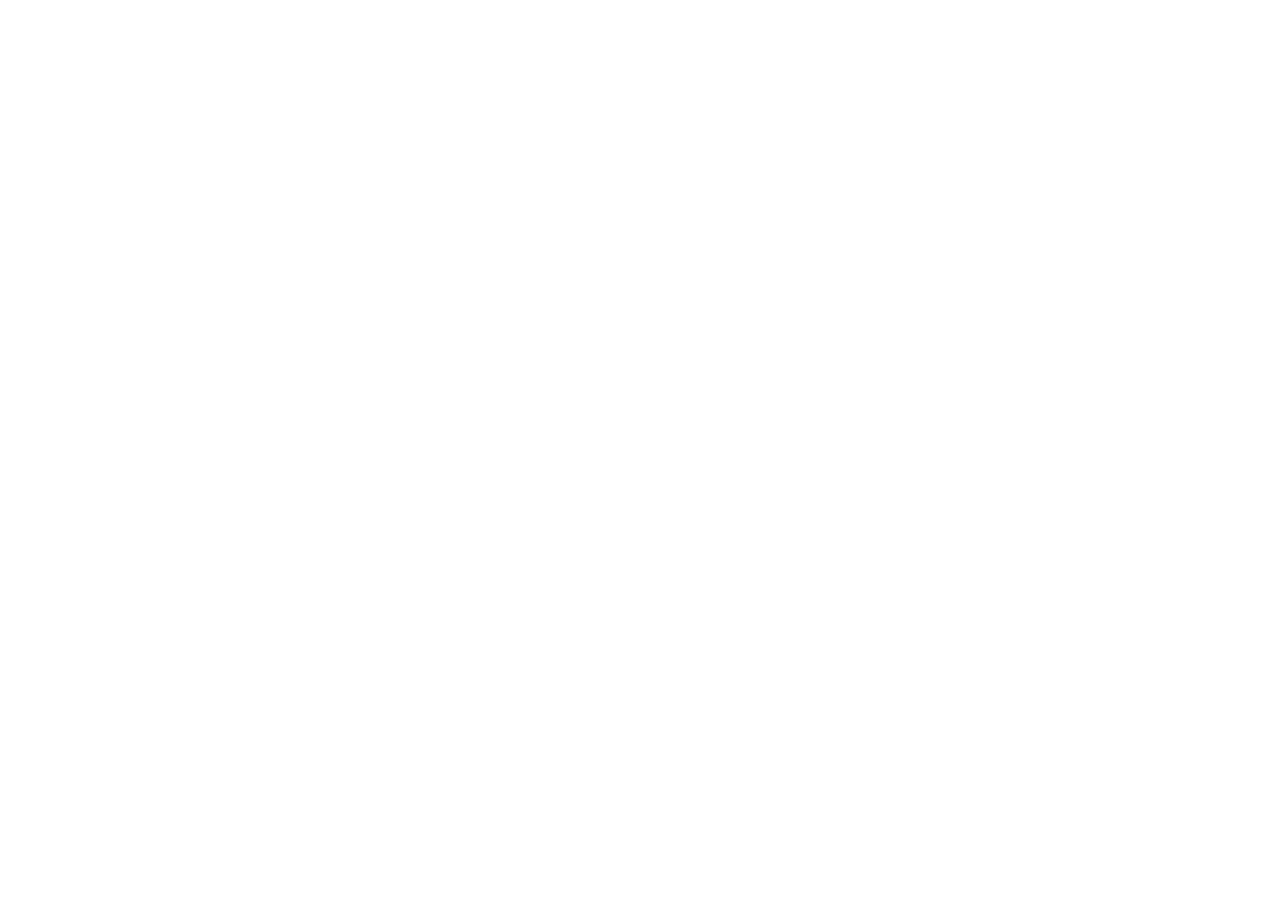
==== index.html @ e40330a9 "Initial commit" ====
<!DOCTYPE html>
<html lang="en">
<head>
  <meta charset="UTF-8">
  <meta http-equiv="X-UA-Compatible" content="IE=edge">
  <meta name="viewport" content="width=device-width, initial-scale=1.0">
  <link rel="stylesheet" href="https://necolas.github.io/normalize.css/8.0.1/normalize.css">
  <link rel="stylesheet" href="./css/main.css">
  <title>Document</title>
</head>
<body>
  <div class="wrapper">

    <header>
  
    </header>

  </div>
  
  <footer>

  </footer>
</body>
</html>
---- css/main.css ----
html {
  -webkit-box-sizing: border-box;
          box-sizing: border-box;
  scroll-behavior: smooth;
}

body {
  margin: 0;
  height: 100vh;
  display: -webkit-box;
  display: -ms-flexbox;
  display: flex;
  -webkit-box-orient: vertical;
  -webkit-box-direction: normal;
      -ms-flex-direction: column;
          flex-direction: column;
  -webkit-box-pack: justify;
      -ms-flex-pack: justify;
          justify-content: space-between;
}

*,
*::before,
*::after {
  -webkit-box-sizing: inherit;
          box-sizing: inherit;
}

h1, h2, h3, h4, h5, h6, p {
  margin: 0;
}

ul, ol {
  list-style: none;
  margin: 0;
  padding: 0;
}

a {
  text-decoration: none;
  display: inline-block;
}

img {
  max-width: 100%;
  width: 100%;
  height: auto;
}

.container {
  max-width: 100%;
  width: 100%;
  margin-left: auto;
  margin-right: auto;
  padding-left: 20px;
  padding-right: 20px;
}/*# sourceMappingURL=main.css.map */
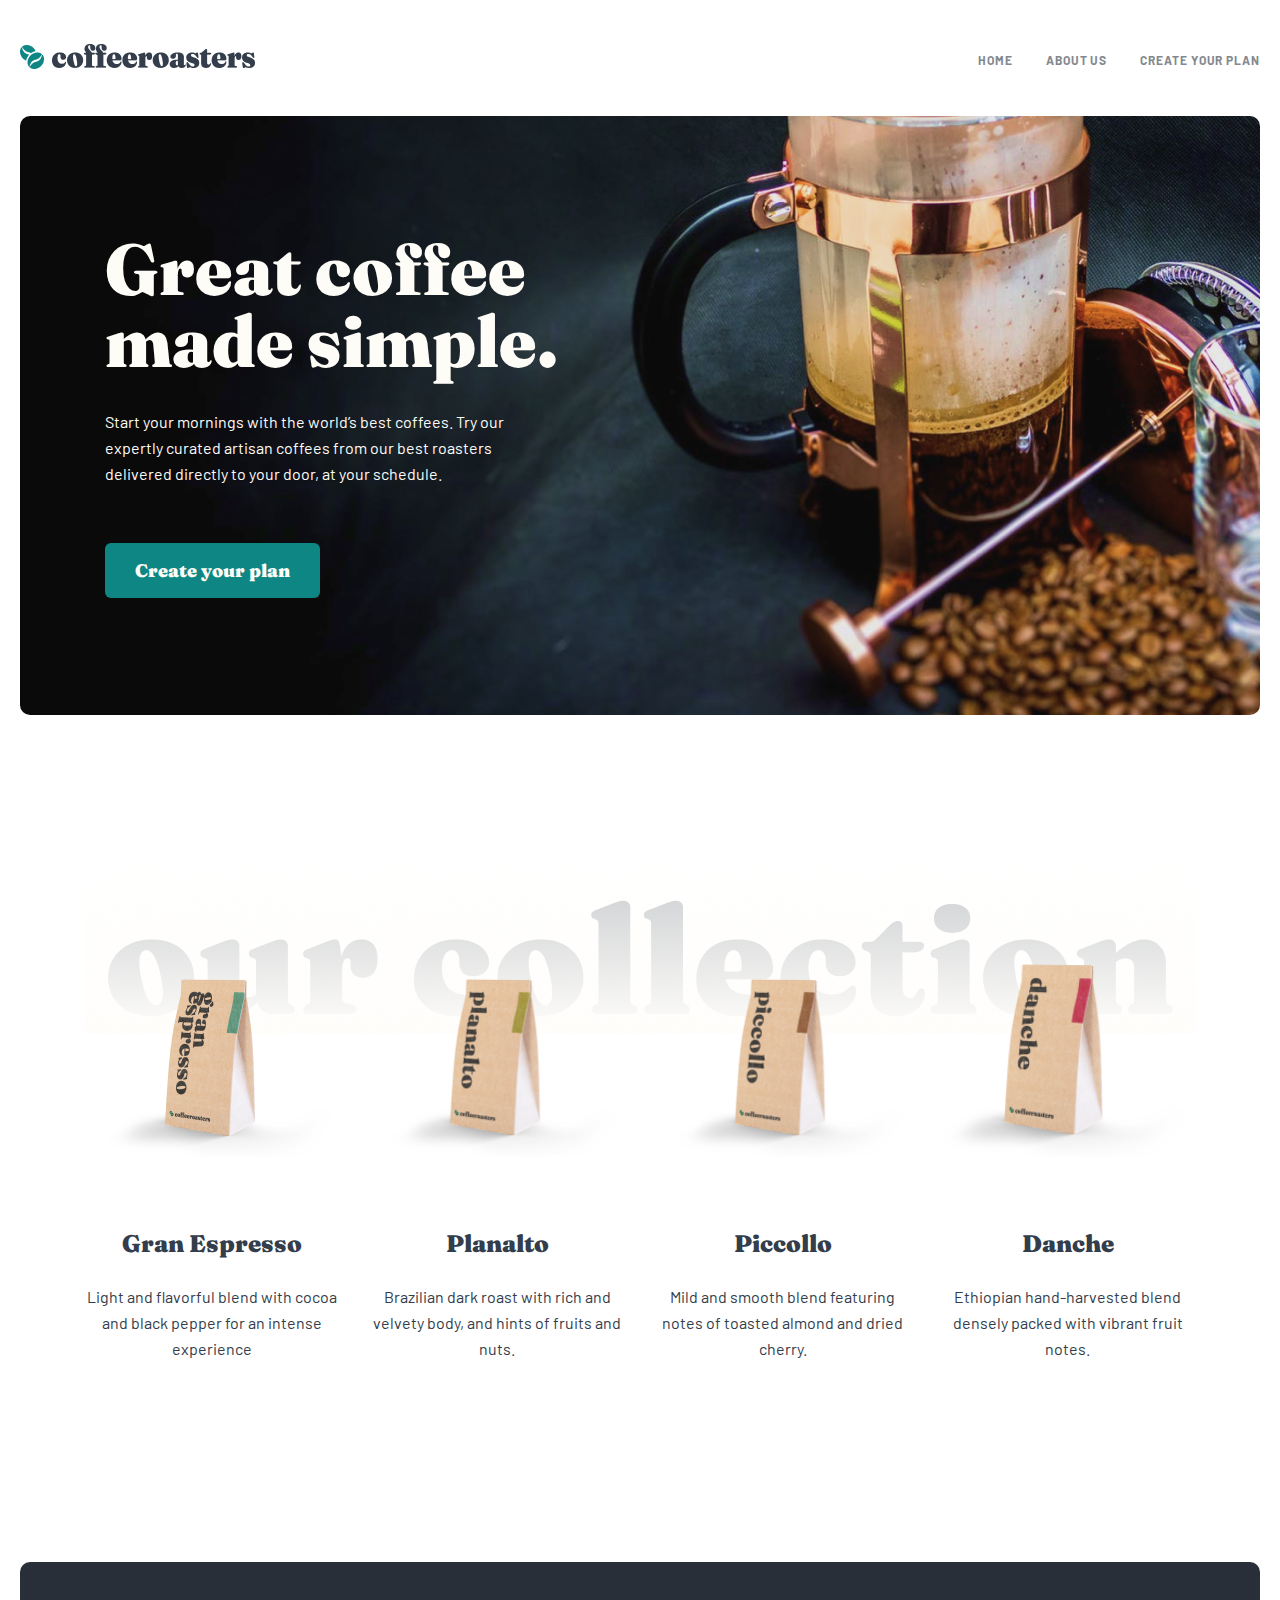
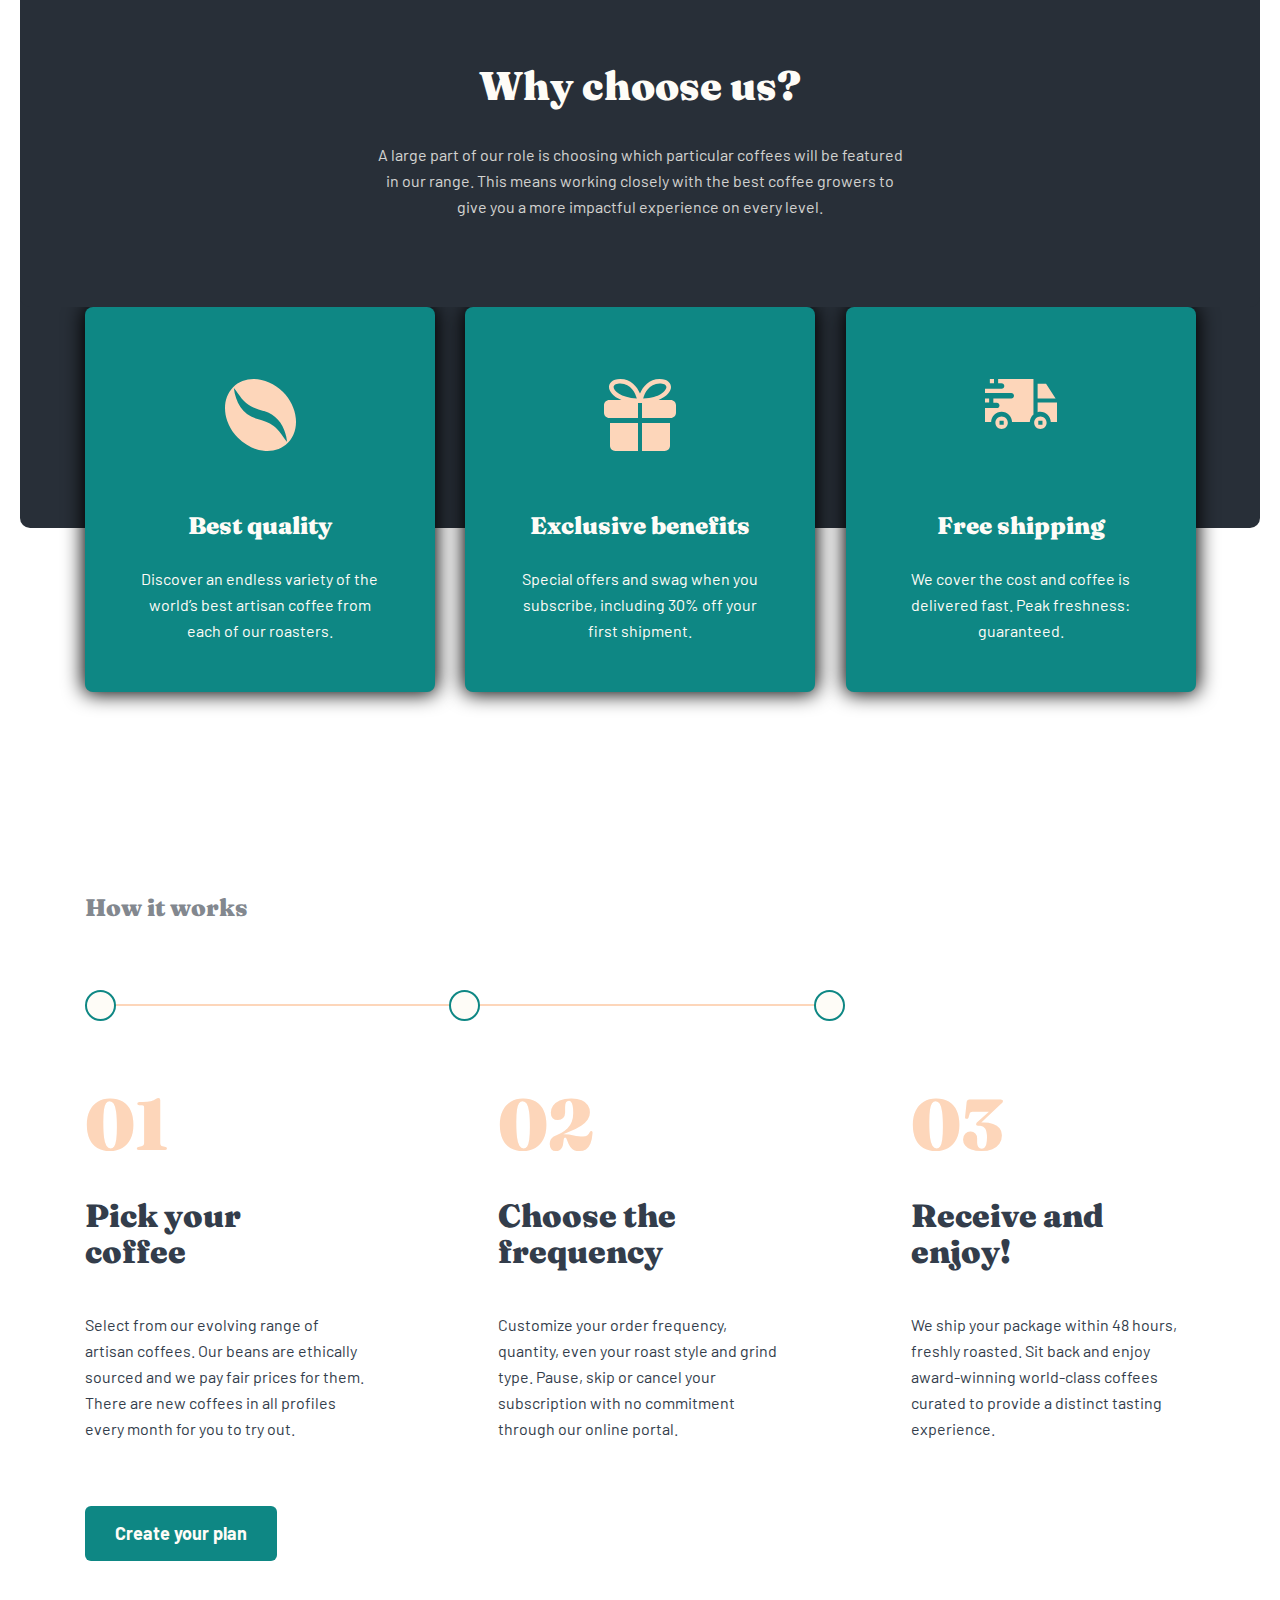
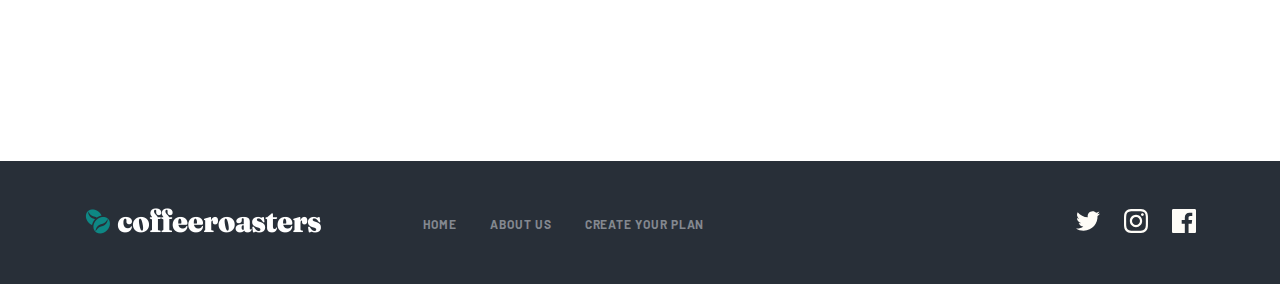
==== commit 872dd421: "Tablet and Mobile responsive added!" ====
--- a/index.html
+++ b/index.html
@@ -1,5 +1,6 @@
 <!DOCTYPE html>
 <html lang="en">
+
 <head>
   <meta charset="UTF-8">
   <meta http-equiv="X-UA-Compatible" content="IE=edge">
@@ -8,17 +9,221 @@
   <link rel="stylesheet" href="./css/main.css">
   <title>Document</title>
 </head>
+
 <body>
   <div class="wrapper">
 
-    <header>
-  
+    <header class="site-header">
+      <div class="container site-header__container">
+
+        <a class="site-header__logo" href="#">
+          <img src="./img/logo.png" alt="Logo">
+        </a>
+        <nav class="site-header__nav">
+          <ul class="site-header__list">
+            <li class="site-header__item">
+              <a class="site-header__link" href="#">HOME</a>
+            </li>
+            <li class="site-header__item">
+              <a class="site-header__link" href="#">ABOUT US</a>
+            </li>
+            <li class="site-header__item">
+              <a class="site-header__link" href="#">Create your plan</a>
+            </li>
+          </ul>
+          <button class="site-header__menu"></button>
+        </nav>
+      </div>
     </header>
 
+    <main>
+      <section class="hero">
+        <div class="container hero__container">
+          <div class="hero__block">
+            <div class="hero__content">
+              <h2 class="hero__title">Great coffee made simple.</h2>
+              <p class="hero__text">Start your mornings with the world’s best coffees. Try our expertly curated artisan
+                coffees from our best roasters delivered directly to your door, at your schedule.</p>
+              <a class="hero__link btn" href="#">Create your plan</a>
+            </div>
+          </div>
+        </div>
+      </section>
+
+      <section class="collection">
+        <div class="container">
+          <div class="collection__box">
+            <div class="collection__img-box">
+
+              <ul class="collection__list">
+
+                <li class="collection__item">
+                  <div class="collection__img-block">
+                    <img class="collection__sup-img-1" src="./img/collection-img-1.png" alt="collection img">
+                  </div>
+                  <div class="collection__block-2">
+                    <h3 class="collection__title">Gran Espresso</h3>
+                    <p class="collection__text">Light and flavorful blend with cocoa and black pepper for an intense
+                      experience</p>
+                  </div>
+                </li>
+
+                <li class="collection__item">
+                  <div class="collection__img-block">
+                    <img class="collection__sup-img-2" src="./img/collection-img-2.png" alt="collection img">
+                  </div>
+                  <div class="collection__block-2">
+                    <h3 class="collection__title">Planalto</h3>
+                    <p class="collection__text">Brazilian dark roast with rich and velvety body, and hints of fruits and
+                      nuts.</p>
+                  </div>
+                </li>
+
+                <li class="collection__item">
+                  <div class="collection__img-block">
+                    <img class="collection__sup-img-3" src="./img/collection-img-3.png" alt="collection img">
+                  </div>
+                  <div class="collection__block-2">
+                    <h3 class="collection__title">Piccollo</h3>
+                    <p class="collection__text">Mild and smooth blend featuring notes of toasted almond and dried
+                      cherry.</p>
+                  </div>
+                </li>
+
+                <li class="collection__item">
+                  <div class="collection__img-block">
+                    <img class="collection__sup-img-4" src="./img/collection-img-4.png" alt="collection img">
+                  </div>
+                  <div class="collection__block-2">
+                    <h3 class="collection__title">Danche</h3>
+                    <p class="collection__text">Ethiopian hand-harvested blend densely packed with vibrant fruit notes.
+                    </p>
+                  </div>
+                </li>
+
+              </ul>
+            </div>
+          </div>
+        </div>
+      </section>
+
+      <section class="choose">
+        <div class="container">
+          <div class="choose__top">
+            <h3 class="choose__title">Why choose us?</h3>
+            <p class="choose__text">A large part of our role is choosing which particular coffees will be featured
+              in our range. This means working closely with the best coffee growers to give
+              you a more impactful experience on every level.</p>
+            <div class="choose__emty">
+
+            </div>
+          </div>
+          <ul class="choose__list">
+            <li class="choose__item">
+              <div class="choose__box">
+                <h4 class="choose__sup-title">Best quality</h4>
+                <p class="choose__sup-text">Discover an endless variety of the world’s best artisan coffee from each of
+                  our roasters.</p>
+              </div>
+            </li>
+            <li class="choose__item">
+              <div class="choose__box">
+                <h4 class="choose__sup-title">Exclusive benefits</h4>
+                <p class="choose__sup-text">Special offers and swag when you subscribe, including 30% off your first
+                  shipment.</p>
+              </div>
+            </li>
+            <li class="choose__item">
+              <div class="choose__box">
+                <h4 class="choose__sup-title">Free shipping</h4>
+                <p class="choose__sup-text">We cover the cost and coffee is delivered fast. Peak freshness: guaranteed.
+                </p>
+              </div>
+
+            </li>
+          </ul>
+        </div>
+      </section>
+
+      <section class="work">
+        <div class="container">
+          <div class="work__block">
+            <div class="work__sup-block">
+              <h3 class="work__title">How it works</h3>
+            </div>
+            <div class="work__box">
+              <div class="work__line">
+                <span class="work__radius"></span>
+                <span class="work__radius"></span>
+                <span class="work__radius"></span>
+              </div>
+              <ul class="work__list">
+
+                <li class="work__item">
+                  <h2 class="work__sup-title">01</h2>
+                  <h3 class="work__sub-title">Pick your coffee</h3>
+                  <p class="work__sub-text">Select from our evolving range of artisan coffees. Our beans are ethically
+                    sourced and we pay fair prices for them. There are new coffees in all profiles every month for you
+                    to try out.</p>
+                </li>
+
+                <li class="work__item">
+                  <h2 class="work__sup-title">02</h2>
+                  <h3 class="work__sub-title">Choose the frequency</h3>
+                  <p class="work__sub-text">Customize your order frequency, quantity, even your roast style and grind
+                    type. Pause, skip or cancel your subscription with no commitment through our online portal.</p>
+                </li>
+
+                <li class="work__item">
+                  <h2 class="work__sup-title">03</h2>
+                  <h3 class="work__sub-title">Receive and enjoy!</h3>
+                  <p class="work__sub-text">We ship your package within 48 hours, freshly roasted. Sit back and enjoy
+                    award-winning world-class coffees curated to provide a distinct tasting experience.</p>
+                </li>
+
+              </ul>
+              <a class="work__link btn" href="#">Create your plan</a>
+            </div>
+          </div>
+        </div>
+      </section>
+
+    </main>
+
   </div>
-  
-  <footer>
-
+
+  <footer class="footer">
+    <div class="container">
+      <div class="footer__box">
+        <div class="footer__content-block">
+          <div class="footer__img-block">
+            <img src="./img/logo-2.png" alt="Logo">
+          </div>
+            <nav class="footer__nav">
+              <ul class="footer__list">
+                <li class="footer__item">
+                  <a class="footer__link" href="#">HOME</a>
+                </li>
+                <li class="footer__item">
+                  <a class="footer__link" href="#">ABOUT US</a>
+                </li>
+                <li class="footer__item">
+                  <a class="footer__link" href="#">Create your plan</a>
+                </li>
+              </ul>
+            </nav>
+          </div>
+          <div class="footer__messengers">
+            <a class="footer__sup-link" href="#">
+              <img class="footer__icon" src="./img/twitter-img.svg" alt="twitter icon"></a>
+            <a class="footer__sup-link" href="#">
+              <img class="footer__icon" src="./img/instagram-img.svg" alt="instagram icon"></a>
+            <a class="footer__sup-link" href="#">
+              <img class="footer__icon" src="./img/facebook-img.svg" alt="facebook icon"></a>
+          </div>
+      </div>
+    </div>
   </footer>
 </body>
+
 </html>--- a/css/main.css
+++ b/css/main.css
@@ -1,3 +1,27 @@
+/* barlow-regular - latin */
+@font-face {
+  font-family: "Barlow";
+  font-style: normal;
+  font-weight: 400;
+  src: url("../fonts/barlow-v12-latin-regular.woff2") format("woff2"), url("../fonts/barlow-v12-latin-regular.woff") format("woff");
+  /* Chrome 6+, Firefox 3.6+, IE 9+, Safari 5.1+ */
+}
+/* barlow-700 - latin */
+@font-face {
+  font-family: "Barlow";
+  font-style: normal;
+  font-weight: 700;
+  src: url("../fonts/barlow-v12-latin-700.woff2") format("woff2"), url("../fonts/barlow-v12-latin-700.woff") format("woff");
+  /* Chrome 6+, Firefox 3.6+, IE 9+, Safari 5.1+ */
+}
+/* fraunces-900 - latin */
+@font-face {
+  font-family: "Fraunces 9pt";
+  font-style: normal;
+  font-weight: 900;
+  src: url("../fonts/fraunces-9pt-black.woff2") format("woff2"), url("../fonts/fraunces-9pt-black.woff") format("woff");
+  /* Modern Browsers */
+}
 html {
   -webkit-box-sizing: border-box;
           box-sizing: border-box;
@@ -6,6 +30,7 @@
 
 body {
   margin: 0;
+  font-family: "Barlow";
   height: 100vh;
   display: -webkit-box;
   display: -ms-flexbox;
@@ -48,10 +73,868 @@
 }
 
 .container {
-  max-width: 100%;
+  max-width: 1320px;
   width: 100%;
   margin-left: auto;
   margin-right: auto;
   padding-left: 20px;
   padding-right: 20px;
+}
+
+.site-header {
+  padding: 44px 0;
+}
+
+.site-header__container {
+  display: -webkit-box;
+  display: -ms-flexbox;
+  display: flex;
+  -webkit-box-align: center;
+      -ms-flex-align: center;
+          align-items: center;
+  -webkit-box-pack: justify;
+      -ms-flex-pack: justify;
+          justify-content: space-between;
+}
+
+.site-header__list {
+  display: -webkit-box;
+  display: -ms-flexbox;
+  display: flex;
+  -webkit-box-align: center;
+      -ms-flex-align: center;
+          align-items: center;
+}
+
+.site-header__item + .site-header__item {
+  margin-left: 33px;
+}
+
+.site-header__item {
+  position: relative;
+}
+
+.site-header__item:hover::after {
+  width: 100%;
+}
+
+.site-header__item::after {
+  content: "";
+  position: absolute;
+  -webkit-transition: 0.5s ease;
+  transition: 0.5s ease;
+  width: 0;
+  height: 5px;
+  background-color: #0E8784;
+  left: 0;
+  bottom: -10px;
+}
+
+.site-header__link {
+  font-family: "Barlow";
+  font-weight: 700;
+  font-size: 12px;
+  line-height: 15px;
+  letter-spacing: 0.923077px;
+  text-transform: uppercase;
+  color: #83888F;
+}
+
+.site-header__menu {
+  width: 16px;
+  height: 15px;
+  background-repeat: no-repeat;
+  background-image: url("../../img/menu.svg");
+  background-position: center;
+  background-color: transparent;
+  border: none;
+  display: none;
+}
+
+@media only screen and (max-width: 754px) {
+  .site-header__list {
+    display: none;
+  }
+  .site-header__menu {
+    display: inline-block;
+  }
+  .site-header__logo {
+    max-width: 163px;
+  }
+}
+.hero {
+  padding-bottom: 123px;
+}
+
+.hero__block {
+  padding: 117px 0;
+  background-repeat: no-repeat;
+  background-image: url("../../img/hero-bg.jpg");
+  border-radius: 10px;
+}
+
+.hero__title {
+  font-family: "Fraunces 9pt";
+  max-width: 493px;
+  font-weight: 900;
+  font-size: 72px;
+  line-height: 72px;
+  color: #FEFCF7;
+  margin-bottom: 32px;
+}
+
+.hero__text {
+  max-width: 445px;
+  font-weight: 400;
+  font-size: 16px;
+  line-height: 26px;
+  color: #FEFCF7;
+  margin-bottom: 56px;
+}
+
+.hero__link {
+  font-family: "Fraunces 9pt";
+  padding: 15px 30px;
+  font-weight: 900;
+  font-size: 18px;
+  line-height: 25px;
+  color: #FEFCF7;
+  background-color: #0E8784;
+  border-radius: 6px;
+}
+
+.hero__content {
+  padding-left: 85px;
+}
+
+@media screen and (max-width: 934px) {
+  .hero__block {
+    background-image: url("../../img/hero-bg-tablet.jpg");
+    background-size: cover;
+    background-position-x: right;
+  }
+  .hero__title {
+    max-width: 329px;
+    font-size: 48px;
+    line-height: 48px;
+  }
+  .hero__text {
+    max-width: 398px;
+    font-size: 15px;
+    line-height: 25px;
+  }
+}
+@media screen and (max-width: 554px) {
+  .hero__block {
+    background-image: url("../../img/hero-bg-mobile.jpg");
+    padding: 100px 0;
+  }
+  .hero__content {
+    padding-left: 20px;
+    padding-right: 20px;
+    text-align: center;
+  }
+  .hero__title {
+    max-width: 100%;
+    font-size: 40px;
+    line-height: 40px;
+  }
+  .hero__text {
+    max-width: 100%;
+    font-size: 15px;
+    line-height: 25px;
+  }
+}
+.collection {
+  padding-bottom: 200px;
+}
+
+.collection__box {
+  max-width: 1111px;
+  margin: 0 auto;
+}
+
+.collection__img-box {
+  background-size: contain;
+  background-repeat: no-repeat;
+  background-image: url("../../img/collection-bg.png");
+  padding-top: 126px;
+}
+
+.collection__list {
+  display: -webkit-box;
+  display: -ms-flexbox;
+  display: flex;
+  -webkit-box-align: center;
+      -ms-flex-align: center;
+          align-items: center;
+  -webkit-box-pack: justify;
+      -ms-flex-pack: justify;
+          justify-content: space-between;
+}
+
+.collection__item {
+  max-width: 255px;
+  text-align: center;
+}
+
+.collection__img-block {
+  max-width: 255px;
+  height: 193px;
+  margin-bottom: 71px;
+}
+
+.collection__title {
+  font-family: "Fraunces 9pt";
+  font-weight: 900;
+  font-size: 24px;
+  line-height: 32px;
+  color: #333D4B;
+  margin-bottom: 24px;
+}
+
+.collection__text {
+  max-width: 255px;
+  font-weight: 400;
+  font-size: 16px;
+  line-height: 26px;
+  color: #333D4B;
+}
+
+@media screen and (max-width: 934px) {
+  .collection__img-box {
+    background-image: url("../../img/collection-bg-tablet.png");
+    background-size: contain;
+    padding-top: 95px;
+  }
+  .collection__list {
+    display: -webkit-box;
+    display: -ms-flexbox;
+    display: flex;
+    -webkit-box-align: center;
+        -ms-flex-align: center;
+            align-items: center;
+    -webkit-box-orient: vertical;
+    -webkit-box-direction: normal;
+        -ms-flex-direction: column;
+            flex-direction: column;
+    -webkit-box-pack: justify;
+        -ms-flex-pack: justify;
+            justify-content: space-between;
+  }
+  .collection__item {
+    display: -webkit-box;
+    display: -ms-flexbox;
+    display: flex;
+    -webkit-box-align: center;
+        -ms-flex-align: center;
+            align-items: center;
+    -webkit-box-pack: justify;
+        -ms-flex-pack: justify;
+            justify-content: space-between;
+    max-width: 100%;
+    text-align: start;
+    margin-bottom: 32px;
+  }
+  .collection__img-block {
+    -ms-flex-negative: 0;
+        flex-shrink: 0;
+    max-width: 300px;
+    background-size: contain;
+    margin: 0;
+    margin-right: 36px;
+  }
+  .collection__block-2 {
+    max-width: 100%;
+  }
+  .collection__text {
+    max-width: 282px;
+    font-size: 15px;
+    line-height: 25px;
+  }
+  .collection {
+    padding-bottom: 144px;
+  }
+}
+@media screen and (max-width: 554px) {
+  .collection {
+    padding-bottom: 120px;
+  }
+  .collection__img-box {
+    background-image: url("../../img/collection-bg-mobile.png");
+    background-size: contain;
+    padding-top: 60px;
+  }
+  .collection__item {
+    -webkit-box-orient: vertical;
+    -webkit-box-direction: normal;
+        -ms-flex-direction: column;
+            flex-direction: column;
+    max-width: 100%;
+    margin-bottom: 32px;
+    text-align: center;
+    margin-bottom: 42px;
+  }
+  .collection__img-block {
+    margin-right: 0;
+  }
+  .collection__block-2 {
+    margin-top: 24px;
+  }
+}
+.choose {
+  padding-bottom: 200px;
+}
+
+.choose__top {
+  text-align: center;
+  background-color: #282F38;
+  border-radius: 10px;
+  padding-top: 100px;
+  padding-bottom: 87px;
+  position: relative;
+}
+
+.choose__title {
+  font-family: "Fraunces 9pt";
+  font-weight: 900;
+  font-size: 40px;
+  line-height: 48px;
+  color: #FEFCF7;
+  margin-bottom: 32px;
+}
+
+.choose__text {
+  margin: 0 auto;
+  max-width: 540px;
+  font-weight: 400;
+  font-size: 16px;
+  line-height: 26px;
+  color: #FEFCF7;
+  opacity: 0.8;
+}
+
+.choose__list {
+  max-width: 1111px;
+  margin: 0 auto;
+  display: -webkit-box;
+  display: -ms-flexbox;
+  display: flex;
+  -webkit-box-align: center;
+      -ms-flex-align: center;
+          align-items: center;
+  -webkit-box-pack: justify;
+      -ms-flex-pack: justify;
+          justify-content: space-between;
+  gap: 20px;
+}
+
+.choose__item {
+  max-width: 350px;
+  padding: 72px 48px 48px 48px;
+  background: #0E8784;
+  border-radius: 8px;
+  text-align: center;
+  -webkit-transition: 1s;
+  transition: 1s;
+  -webkit-box-shadow: 0 0 20px 2px rgb(0, 0, 0);
+          box-shadow: 0 0 20px 2px rgb(0, 0, 0);
+}
+.choose__item:hover {
+  -webkit-transform: scale(1.2);
+          transform: scale(1.2);
+  z-index: 2;
+}
+
+.choose__item:nth-child(1):before {
+  content: "";
+  width: 72px;
+  height: 72px;
+  display: inline-block;
+  background-repeat: no-repeat;
+  background-image: url("../../img/choose-img-1.svg");
+  margin-bottom: 56px;
+}
+
+.choose__item:nth-child(2):before {
+  content: "";
+  width: 72px;
+  height: 72px;
+  display: inline-block;
+  background-repeat: no-repeat;
+  background-image: url("../../img/choose-img-2.svg");
+  margin-bottom: 56px;
+}
+
+.choose__item:nth-child(3):before {
+  content: "";
+  width: 72px;
+  height: 72px;
+  display: inline-block;
+  background-repeat: no-repeat;
+  background-image: url("../../img/choose-img-3.svg");
+  margin-bottom: 56px;
+}
+
+.choose__sup-title {
+  font-family: "Fraunces 9pt";
+  font-weight: 900;
+  font-size: 24px;
+  line-height: 32px;
+  color: #FEFCF7;
+  margin-bottom: 24px;
+}
+
+.choose__sup-text {
+  max-width: 255px;
+  font-weight: 400;
+  font-size: 16px;
+  line-height: 26px;
+  color: #FEFCF7;
+}
+
+.choose__emty {
+  position: absolute;
+  width: 100%;
+  height: 245px;
+  border-radius: 10px;
+  background-color: #282F38;
+  z-index: -1;
+  bottom: -64%;
+}
+
+@media screen and (max-width: 934px) {
+  .choose {
+    padding-bottom: 144px;
+  }
+  .choose__list {
+    -webkit-box-orient: vertical;
+    -webkit-box-direction: normal;
+        -ms-flex-direction: column;
+            flex-direction: column;
+    text-align: center;
+  }
+  .choose__item {
+    display: -webkit-box;
+    display: -ms-flexbox;
+    display: flex;
+    -webkit-box-align: center;
+        -ms-flex-align: center;
+            align-items: center;
+    max-width: 150%;
+    height: 180px;
+    padding: 41px 48px 41px 70px;
+  }
+  .choose__box {
+    padding-left: 55px;
+    text-align: start;
+  }
+  .choose__item:nth-child(1)::before {
+    margin-bottom: 0;
+  }
+  .choose__item:nth-child(2)::before {
+    margin-bottom: 0;
+  }
+  .choose__item:nth-child(3)::before {
+    margin-bottom: 0;
+  }
+  .choose__sup-title {
+    margin-bottom: 0;
+  }
+  .choose__sup-text {
+    text-align: start;
+  }
+  .choose__title {
+    max-width: 264px;
+    margin: 0 auto;
+    margin-bottom: 24px;
+    font-size: 32px;
+    line-height: 48px;
+  }
+  .choose__top {
+    padding-top: 56px;
+  }
+  .choose__emty {
+    height: 316px;
+    bottom: -300px;
+  }
+}
+@media screen and (max-width: 934px) and (max-width: 554px) {
+  .choose {
+    padding-bottom: 120px;
+  }
+  .choose__list {
+    display: -webkit-box;
+    display: -ms-flexbox;
+    display: flex;
+  }
+  .choose__item {
+    -webkit-box-orient: vertical;
+    -webkit-box-direction: normal;
+        -ms-flex-direction: column;
+            flex-direction: column;
+    width: 78%;
+    height: 382px;
+    padding: 72px 12px 51px 12px;
+  }
+  .choose__box {
+    text-align: center;
+    padding: 0;
+    margin: 0 auto;
+  }
+  .choose__sup-title {
+    max-width: 255px;
+    margin-bottom: 24px;
+    font-size: 22px;
+  }
+  .choose__emty {
+    position: absolute;
+    width: 100%;
+    height: 760px;
+    border-radius: 10px;
+    background-color: #282F38;
+    z-index: -1;
+    bottom: -277%;
+  }
+  .choose__text {
+    display: none;
+  }
+  .choose__sup-text {
+    text-align: center;
+    max-width: 212px;
+  }
+  .choose__item:nth-child(1)::before {
+    margin-bottom: 46px;
+  }
+  .choose__item:nth-child(2)::before {
+    margin-bottom: 46px;
+  }
+  .choose__item:nth-child(3)::before {
+    margin-bottom: 46px;
+  }
+}
+.work {
+  padding-bottom: 200px;
+}
+
+.work__block {
+  max-width: 1111px;
+  margin: 0 auto;
+}
+
+.work__title {
+  font-family: "Fraunces 9pt";
+  font-weight: 900;
+  font-size: 24px;
+  line-height: 32px;
+  color: #83888F;
+  margin-bottom: 80px;
+}
+
+.work__line {
+  display: -webkit-box;
+  display: -ms-flexbox;
+  display: flex;
+  -webkit-box-align: center;
+      -ms-flex-align: center;
+          align-items: center;
+  -webkit-box-pack: justify;
+      -ms-flex-pack: justify;
+          justify-content: space-between;
+  width: 760px;
+  height: 2px;
+  background-color: #FDD6BA;
+  margin-bottom: 82px;
+}
+
+.work__radius {
+  width: 31px;
+  height: 31px;
+  display: inline-block;
+  background: #FEFCF7;
+  border: 2px solid #0E8784;
+  border-radius: 50%;
+}
+
+.work__list {
+  display: -webkit-box;
+  display: -ms-flexbox;
+  display: flex;
+  -webkit-box-align: center;
+      -ms-flex-align: center;
+          align-items: center;
+  -webkit-box-pack: justify;
+      -ms-flex-pack: justify;
+          justify-content: space-between;
+  margin-bottom: 64px;
+  gap: 10px;
+}
+
+.work__sup-title {
+  font-family: "Fraunces 9pt";
+  font-weight: 900;
+  font-size: 72px;
+  line-height: 72px;
+  color: #FDD6BA;
+  margin-bottom: 38px;
+}
+
+.work__sub-title {
+  max-width: 255px;
+  font-family: "Fraunces 9pt";
+  font-weight: 900;
+  font-size: 32px;
+  line-height: 36px;
+  color: #333D4B;
+  margin-bottom: 42px;
+}
+
+.work__sub-text {
+  max-width: 285px;
+  font-weight: 400;
+  font-size: 16px;
+  line-height: 26px;
+  color: #333D4B;
+}
+
+.btn {
+  padding: 15px 30px;
+  font-weight: 900;
+  font-size: 18px;
+  line-height: 25px;
+  color: #FEFCF7;
+  background-color: #0E8784;
+  border-radius: 6px;
+  -webkit-transition: 0.7s ease;
+  transition: 0.7s ease;
+}
+
+.btn:hover {
+  background-color: #000000;
+  color: #0D99FF;
+}
+
+@media screen and (max-width: 945px) {
+  .work {
+    padding-bottom: 144px;
+  }
+  .work__title {
+    margin-bottom: 40px;
+  }
+  .work__line {
+    margin-bottom: 48px;
+  }
+  .work__block {
+    padding-left: 15px;
+    padding-right: 15px;
+  }
+  .work__item + .work__item {
+    margin-left: 10px;
+  }
+  .work__sub-title {
+    max-width: 223px;
+    font-size: 28px;
+    line-height: 32px;
+  }
+  .work__sub-text {
+    max-width: 223px;
+    font-size: 15px;
+    line-height: 25px;
+  }
+  .work__list {
+    margin-bottom: 44px;
+  }
+  .work__line {
+    max-width: 497px;
+  }
+}
+@media screen and (max-width: 554px) {
+  .work {
+    padding-bottom: 120px;
+  }
+  .work__block {
+    padding-left: 24px;
+    padding-right: 24px;
+  }
+  .work__sup-block {
+    text-align: center;
+  }
+  .work__title {
+    margin-bottom: 80px;
+  }
+  .work__item + .work__item {
+    margin-left: 0;
+  }
+  .work__line {
+    display: none;
+  }
+  .work__list {
+    -webkit-box-orient: vertical;
+    -webkit-box-direction: normal;
+        -ms-flex-direction: column;
+            flex-direction: column;
+  }
+  .work__item {
+    max-width: 327px;
+    text-align: center;
+    padding-bottom: 56px;
+  }
+  .work__sub-title {
+    max-width: 327px;
+    margin-bottom: 24px;
+  }
+  .work__sub-text {
+    max-width: 327px;
+  }
+  .work__box {
+    text-align: center;
+  }
+}
+.footer {
+  background-color: #282F38;
+}
+
+.footer__box {
+  max-width: 1111px;
+  margin: 0 auto;
+  display: -webkit-box;
+  display: -ms-flexbox;
+  display: flex;
+  -webkit-box-align: center;
+      -ms-flex-align: center;
+          align-items: center;
+  -webkit-box-pack: justify;
+      -ms-flex-pack: justify;
+          justify-content: space-between;
+}
+
+.footer__content-block {
+  display: -webkit-box;
+  display: -ms-flexbox;
+  display: flex;
+  -webkit-box-align: center;
+      -ms-flex-align: center;
+          align-items: center;
+  -webkit-box-pack: justify;
+      -ms-flex-pack: justify;
+          justify-content: space-between;
+}
+
+.footer__list {
+  display: -webkit-box;
+  display: -ms-flexbox;
+  display: flex;
+  -webkit-box-align: center;
+      -ms-flex-align: center;
+          align-items: center;
+}
+
+.footer__item {
+  position: relative;
+}
+
+.footer__item:hover::after {
+  width: 100%;
+}
+
+.footer__item::after {
+  content: "";
+  position: absolute;
+  -webkit-transition: 0.5s ease;
+  transition: 0.5s ease;
+  width: 0;
+  height: 5px;
+  background-color: #0E8784;
+  left: 0;
+  bottom: -10px;
+}
+
+.footer__img-block {
+  max-width: 236px;
+  padding-top: 47px;
+  padding-bottom: 47px;
+}
+
+.footer__nav {
+  padding-left: 102px;
+}
+
+.footer__link {
+  max-width: 125px;
+  font-weight: 700;
+  font-size: 12px;
+  line-height: 15px;
+  letter-spacing: 0.923077px;
+  text-transform: uppercase;
+  color: #83888F;
+}
+
+.footer__item + .footer__item {
+  margin-left: 33px;
+}
+
+.footer__messengers {
+  width: 120px;
+  display: -webkit-box;
+  display: -ms-flexbox;
+  display: flex;
+  -webkit-box-align: center;
+      -ms-flex-align: center;
+          align-items: center;
+  -webkit-box-pack: justify;
+      -ms-flex-pack: justify;
+          justify-content: space-between;
+}
+
+.footer__sup-link {
+  -webkit-transition: 1s;
+  transition: 1s;
+}
+.footer__sup-link:hover {
+  -webkit-transform: scale(1.8);
+          transform: scale(1.8);
+  z-index: 2;
+}
+
+@media screen and (max-width: 934px) {
+  .footer__box, .footer__content-block {
+    -webkit-box-orient: vertical;
+    -webkit-box-direction: normal;
+        -ms-flex-direction: column;
+            flex-direction: column;
+  }
+  .footer__box {
+    padding: 54px 0;
+  }
+  .footer__img-block {
+    padding: 0;
+    padding-bottom: 32px;
+  }
+  .footer__nav {
+    padding-left: 0;
+    padding-bottom: 65px;
+  }
+}
+@media screen and (max-width: 554px) {
+  .footer__list {
+    -webkit-box-orient: vertical;
+    -webkit-box-direction: normal;
+        -ms-flex-direction: column;
+            flex-direction: column;
+  }
+  .footer__img-block {
+    padding-bottom: 48px;
+  }
+  .footer__nav {
+    padding-bottom: 48px;
+  }
+  .footer__item {
+    padding-bottom: 24px;
+  }
+  .footer__item + .footer__item {
+    margin-left: 0;
+  }
+  .footer__item::after {
+    bottom: 5px;
+  }
 }/*# sourceMappingURL=main.css.map */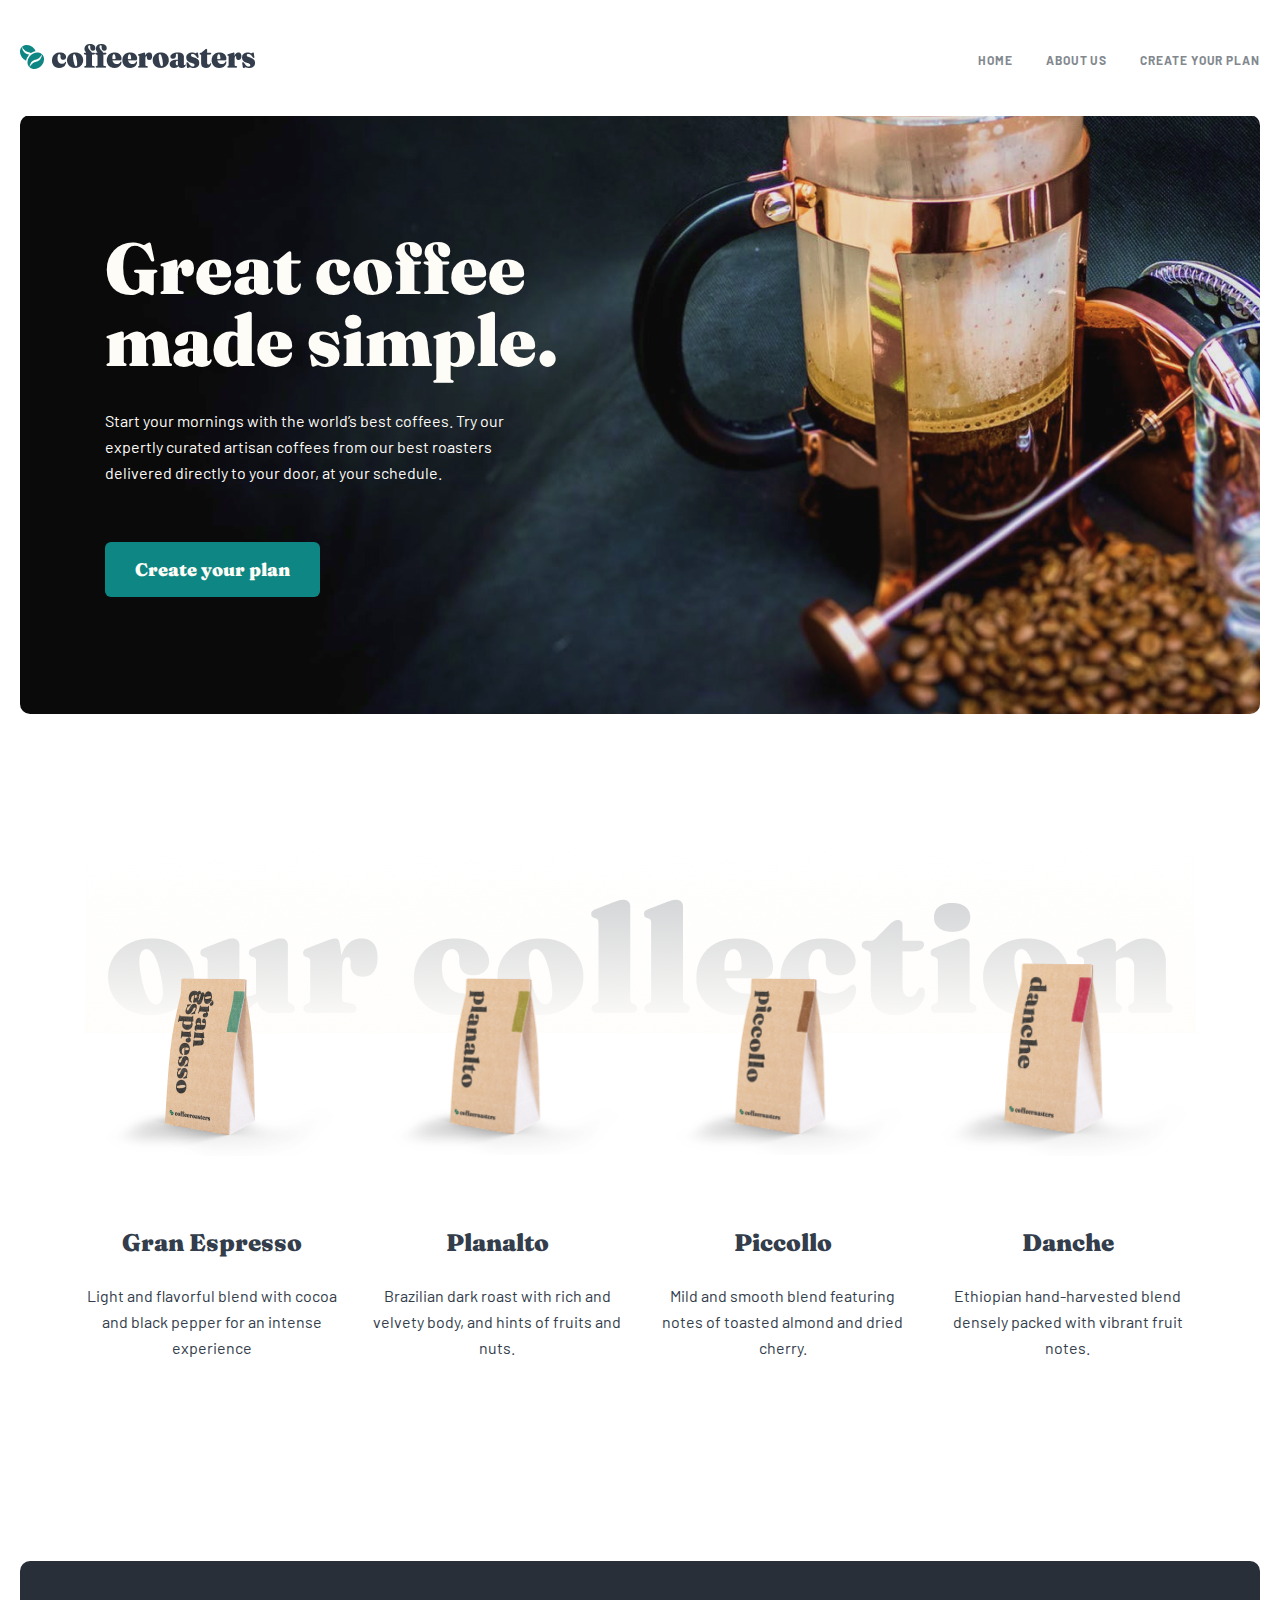
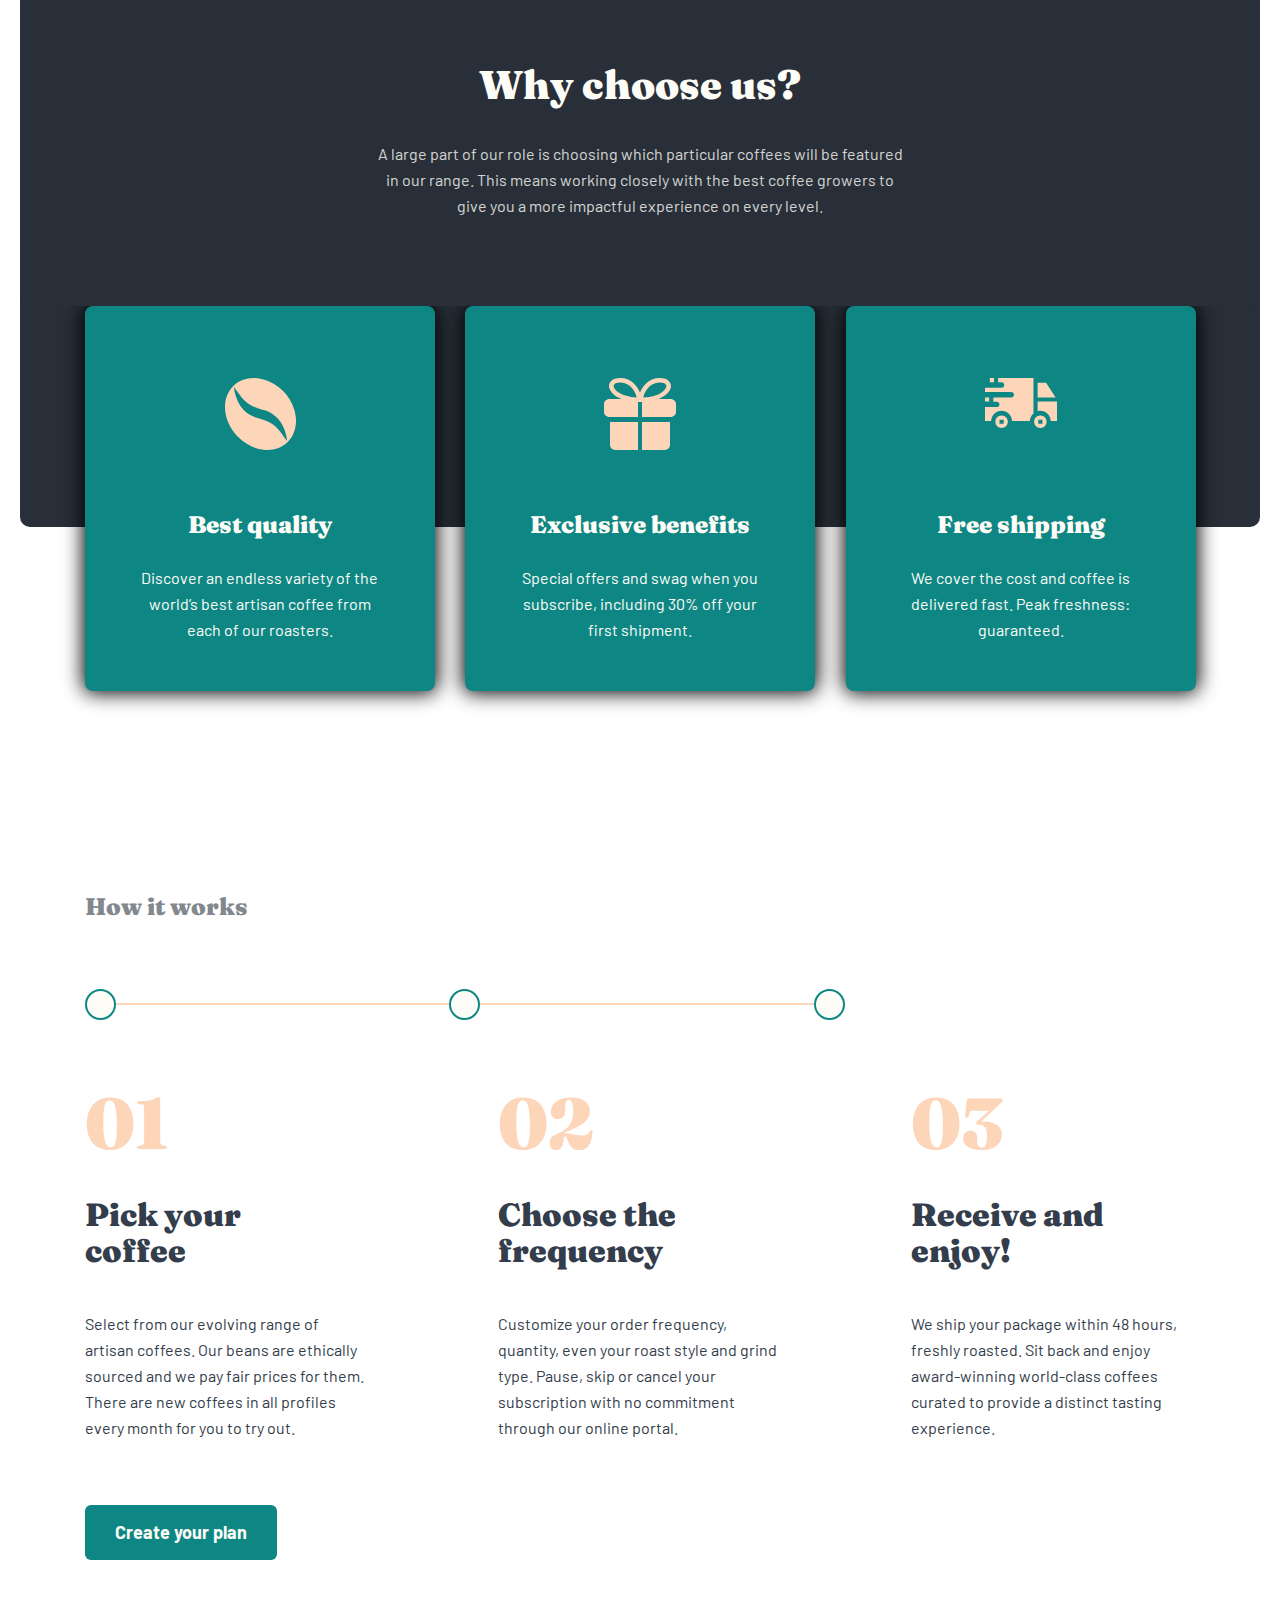
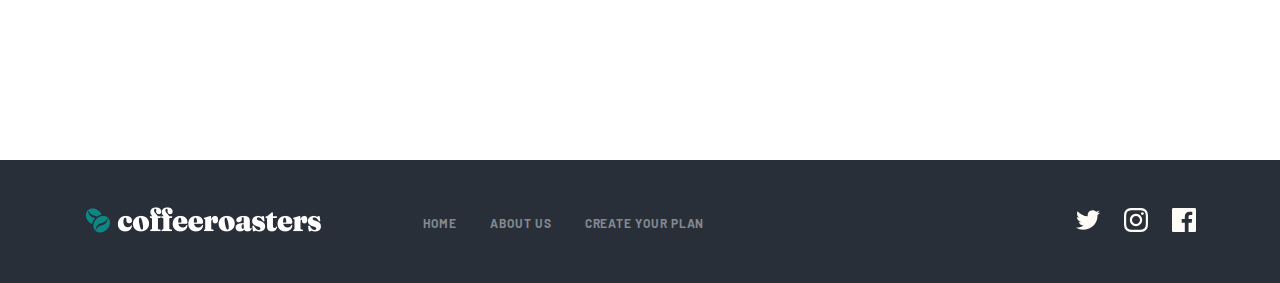
==== commit f2254a7b: "2.6 homework completed!" ====
--- a/index.html
+++ b/index.html
@@ -7,7 +7,7 @@
   <meta name="viewport" content="width=device-width, initial-scale=1.0">
   <link rel="stylesheet" href="https://necolas.github.io/normalize.css/8.0.1/normalize.css">
   <link rel="stylesheet" href="./css/main.css">
-  <title>Document</title>
+  <title>Coffeeroasters</title>
 </head>
 
 <body>
@@ -22,16 +22,28 @@
         <nav class="site-header__nav">
           <ul class="site-header__list">
             <li class="site-header__item">
-              <a class="site-header__link" href="#">HOME</a>
+              <a class="site-header__link" href="./index.html">HOME</a>
             </li>
             <li class="site-header__item">
-              <a class="site-header__link" href="#">ABOUT US</a>
+              <a class="site-header__link" href="./about.html">ABOUT US</a>
             </li>
             <li class="site-header__item">
-              <a class="site-header__link" href="#">Create your plan</a>
+              <a class="site-header__link" href="./create.html">Create your plan</a>
             </li>
           </ul>
-          <button class="site-header__menu"></button>
+          <div class="site-header__menu">
+            <input hidden type="checkbox" name="checkBox" id="checkBox" class="site-header__checkBox">
+            <label class="site-header__label" for="checkBox">
+              <div class="top-bun"></div>
+              <div class="meat"></div>
+              <div class="bottom-bun"></div>
+            </label>
+            <ul class="site-header__mobile-list">
+              <li class="site-header__mobile-item"><a class="site-header__mobile-link" href="./index.html">HOME</a></li>
+              <li class="site-header__mobile-item"><a class="site-header__mobile-link" href="./about.html">ABOUT US</a></li>
+              <li class="site-header__mobile-item"><a class="site-header__mobile-link" href="./create.html">Create your plan</a></li>
+            </ul>
+          </div>
         </nav>
       </div>
     </header>
@@ -202,13 +214,13 @@
             <nav class="footer__nav">
               <ul class="footer__list">
                 <li class="footer__item">
-                  <a class="footer__link" href="#">HOME</a>
+                  <a class="footer__link" href="./index.html">HOME</a>
                 </li>
                 <li class="footer__item">
-                  <a class="footer__link" href="#">ABOUT US</a>
+                  <a class="footer__link" href="./about.html">ABOUT US</a>
                 </li>
                 <li class="footer__item">
-                  <a class="footer__link" href="#">Create your plan</a>
+                  <a class="footer__link" href="./create.html">Create your plan</a>
                 </li>
               </ul>
             </nav>
--- a/css/main.css
+++ b/css/main.css
@@ -83,6 +83,11 @@
 
 .site-header {
   padding: 44px 0;
+  position: fixed;
+  width: 100%;
+  z-index: 3;
+  background-color: #FFFFFF;
+  top: 0;
 }
 
 .site-header__container {
@@ -144,13 +149,110 @@
   width: 16px;
   height: 15px;
   background-repeat: no-repeat;
-  background-image: url("../../img/menu.svg");
   background-position: center;
   background-color: transparent;
   border: none;
   display: none;
 }
 
+.site-header__label {
+  width: 20px;
+  height: 15px;
+  display: inline-block;
+}
+
+.site-header__mobile-list {
+  height: 68vh;
+  border-radius: 10px;
+  padding-top: 20%;
+  top: 106.5%;
+  left: 3%;
+  right: 3%;
+  text-align: center;
+  position: absolute;
+  z-index: 3;
+  background-color: rgba(0, 0, 0, 0.9);
+  display: none;
+}
+
+.site-header__checkBox:checked ~ .site-header__mobile-list {
+  display: block;
+}
+
+.site-header__mobile-link {
+  font-family: "Fraunces 9pt";
+  font-size: 30px;
+  font-weight: 900;
+  padding: 10px 0;
+  text-transform: uppercase;
+  color: #009688;
+}
+
+.site-header__mobile-item a {
+  position: relative;
+}
+
+.site-header__mobile-item a::after {
+  content: "";
+  position: absolute;
+  -webkit-transition: 0.5s ease;
+  transition: 0.5s ease;
+  width: 0;
+  height: 5px;
+  background-color: #10c961;
+  left: 0;
+  bottom: 0;
+}
+
+.site-header__mobile-item a:hover::after {
+  width: 100%;
+}
+
+.site-header__label {
+  position: absolute;
+  top: 86px;
+  right: 2%;
+  margin-left: -2em;
+  margin-top: -45px;
+  width: 2em;
+  height: 24px;
+  z-index: 5;
+}
+
+.site-header__label div {
+  position: relative;
+  width: 20px;
+  height: 3px;
+  border-radius: 3px;
+  background-color: #000;
+  margin-top: 4px;
+  -webkit-transition: all 0.3s ease-in-out;
+  transition: all 0.3s ease-in-out;
+}
+
+.site-header__checkBox:checked + .site-header__label .top-bun {
+  -webkit-transform: rotate(-45deg);
+          transform: rotate(-45deg);
+  margin-top: 25px;
+}
+
+.site-header__checkBox:checked + .site-header__label .bottom-bun {
+  opacity: 0;
+  -webkit-transform: rotate(100deg);
+          transform: rotate(100deg);
+}
+
+.site-header__checkBox:checked + .site-header__label .meat {
+  -webkit-transform: rotate(45deg);
+          transform: rotate(45deg);
+  margin-top: -3px;
+}
+
+.site-header__checkBox:checked + .site-header__label + .site-header__mobile-list {
+  -webkit-transform: scale(1);
+          transform: scale(1);
+}
+
 @media only screen and (max-width: 754px) {
   .site-header__list {
     display: none;
@@ -162,14 +264,26 @@
     max-width: 163px;
   }
 }
+@media only screen and (max-width: 554px) {
+  .site-header__mobile-list {
+    height: 80vh;
+  }
+  .site-header__mobile-link {
+    font-size: 26px;
+  }
+  .site-header {
+    padding: 32px 0;
+  }
+}
 .hero {
   padding-bottom: 123px;
+  margin-top: 115px;
 }
 
 .hero__block {
   padding: 117px 0;
   background-repeat: no-repeat;
-  background-image: url("../../img/hero-bg.jpg");
+  background-image: url("../img/hero-bg.jpg");
   border-radius: 10px;
 }
 
@@ -209,7 +323,7 @@
 
 @media screen and (max-width: 934px) {
   .hero__block {
-    background-image: url("../../img/hero-bg-tablet.jpg");
+    background-image: url("../img/hero-bg-tablet.jpg");
     background-size: cover;
     background-position-x: right;
   }
@@ -225,8 +339,11 @@
   }
 }
 @media screen and (max-width: 554px) {
+  .hero {
+    margin-top: 100px;
+  }
   .hero__block {
-    background-image: url("../../img/hero-bg-mobile.jpg");
+    background-image: url("../img/hero-bg-mobile.jpg");
     padding: 100px 0;
   }
   .hero__content {
@@ -257,7 +374,7 @@
 .collection__img-box {
   background-size: contain;
   background-repeat: no-repeat;
-  background-image: url("../../img/collection-bg.png");
+  background-image: url("../img/collection-bg.png");
   padding-top: 126px;
 }
 
@@ -303,7 +420,7 @@
 
 @media screen and (max-width: 934px) {
   .collection__img-box {
-    background-image: url("../../img/collection-bg-tablet.png");
+    background-image: url("../img/collection-bg-tablet.png");
     background-size: contain;
     padding-top: 95px;
   }
@@ -361,7 +478,7 @@
     padding-bottom: 120px;
   }
   .collection__img-box {
-    background-image: url("../../img/collection-bg-mobile.png");
+    background-image: url("../img/collection-bg-mobile.png");
     background-size: contain;
     padding-top: 60px;
   }
@@ -452,7 +569,7 @@
   height: 72px;
   display: inline-block;
   background-repeat: no-repeat;
-  background-image: url("../../img/choose-img-1.svg");
+  background-image: url("../img/choose-img-1.svg");
   margin-bottom: 56px;
 }
 
@@ -462,7 +579,7 @@
   height: 72px;
   display: inline-block;
   background-repeat: no-repeat;
-  background-image: url("../../img/choose-img-2.svg");
+  background-image: url("../img/choose-img-2.svg");
   margin-bottom: 56px;
 }
 
@@ -472,7 +589,7 @@
   height: 72px;
   display: inline-block;
   background-repeat: no-repeat;
-  background-image: url("../../img/choose-img-3.svg");
+  background-image: url("../img/choose-img-3.svg");
   margin-bottom: 56px;
 }
 
@@ -937,4 +1054,1582 @@
   .footer__item::after {
     bottom: 5px;
   }
+}
+.about-header {
+  padding: 44px 0;
+  position: fixed;
+  width: 100%;
+  z-index: 3;
+  background-color: #FFFFFF;
+  top: 0;
+}
+
+.about-header__container {
+  display: -webkit-box;
+  display: -ms-flexbox;
+  display: flex;
+  -webkit-box-align: center;
+      -ms-flex-align: center;
+          align-items: center;
+  -webkit-box-pack: justify;
+      -ms-flex-pack: justify;
+          justify-content: space-between;
+}
+
+.about-header__list {
+  display: -webkit-box;
+  display: -ms-flexbox;
+  display: flex;
+  -webkit-box-align: center;
+      -ms-flex-align: center;
+          align-items: center;
+}
+
+.about-header__item + .about-header__item {
+  margin-left: 33px;
+}
+
+.about-header__item {
+  position: relative;
+}
+
+.about-header__item:hover::after {
+  width: 100%;
+}
+
+.about-header__item::after {
+  content: "";
+  position: absolute;
+  -webkit-transition: 0.5s ease;
+  transition: 0.5s ease;
+  width: 0;
+  height: 5px;
+  background-color: #0E8784;
+  left: 0;
+  bottom: -10px;
+}
+
+.about-header__link {
+  font-family: "Barlow";
+  font-weight: 700;
+  font-size: 12px;
+  line-height: 15px;
+  letter-spacing: 0.923077px;
+  text-transform: uppercase;
+  color: #83888F;
+}
+
+.about-header__menu {
+  width: 16px;
+  height: 15px;
+  background-repeat: no-repeat;
+  background-position: center;
+  background-color: transparent;
+  border: none;
+  display: none;
+}
+
+.about-header__label {
+  width: 20px;
+  height: 15px;
+  display: inline-block;
+}
+
+.about-header__mobile-list {
+  height: 70vh;
+  border-radius: 10px;
+  padding-top: 20%;
+  top: 106.5%;
+  left: 3%;
+  right: 3%;
+  text-align: center;
+  position: absolute;
+  z-index: 3;
+  background-color: rgba(0, 0, 0, 0.9);
+  display: none;
+}
+
+.about-header__checkBox:checked ~ .about-header__mobile-list {
+  display: block;
+}
+
+.about-header__mobile-link {
+  font-family: "Fraunces 9pt";
+  font-size: 30px;
+  font-weight: 900;
+  padding: 10px 0;
+  text-transform: uppercase;
+  color: #009688;
+}
+
+.about-header__mobile-item a {
+  position: relative;
+}
+
+.about-header__mobile-item a::after {
+  content: "";
+  position: absolute;
+  -webkit-transition: 0.5s ease;
+  transition: 0.5s ease;
+  width: 0;
+  height: 5px;
+  background-color: #10c961;
+  left: 0;
+  bottom: 0;
+}
+
+.about-header__mobile-item a:hover::after {
+  width: 100%;
+}
+
+.about-header__label {
+  position: absolute;
+  top: 86px;
+  right: 2%;
+  margin-left: -2em;
+  margin-top: -45px;
+  width: 2em;
+  height: 24px;
+  z-index: 5;
+}
+
+.about-header__label div {
+  position: relative;
+  width: 20px;
+  height: 3px;
+  border-radius: 3px;
+  background-color: #000;
+  margin-top: 4px;
+  -webkit-transition: all 0.3s ease-in-out;
+  transition: all 0.3s ease-in-out;
+}
+
+.about-header__checkBox:checked + .about-header__label .top-bun {
+  -webkit-transform: rotate(-45deg);
+          transform: rotate(-45deg);
+  margin-top: 25px;
+}
+
+.about-header__checkBox:checked + .about-header__label .bottom-bun {
+  opacity: 0;
+  -webkit-transform: rotate(100deg);
+          transform: rotate(100deg);
+}
+
+.about-header__checkBox:checked + .about-header__label .meat {
+  -webkit-transform: rotate(45deg);
+          transform: rotate(45deg);
+  margin-top: -3px;
+}
+
+.about-header__checkBox:checked + .about-header__label + .about-header__mobile-list {
+  -webkit-transform: scale(1);
+          transform: scale(1);
+}
+
+@media only screen and (max-width: 754px) {
+  .about-header__list {
+    display: none;
+  }
+  .about-header__menu {
+    display: inline-block;
+  }
+  .about-header__logo {
+    max-width: 163px;
+  }
+}
+@media only screen and (max-width: 554px) {
+  .about-header__mobile-list {
+    height: 78vh;
+  }
+  .about-header__mobile-link {
+    font-size: 26px;
+  }
+  .about-header {
+    padding: 32px 0;
+  }
+}
+.about-hero {
+  margin-top: 115px;
+  padding-bottom: 158px;
+}
+
+.about-hero__block {
+  padding: 137px 0 137px 85px;
+  background-repeat: no-repeat;
+  background-image: url("../about-img/about-hero-bg.jpg");
+  border-radius: 10px;
+}
+
+.about-hero__title {
+  font-family: "Fraunces 9pt";
+  font-weight: 900;
+  font-size: 40px;
+  line-height: 48px;
+  color: #FEFCF7;
+  margin-bottom: 24px;
+}
+
+.about-hero__text {
+  max-width: 445px;
+  font-weight: 400;
+  font-size: 16px;
+  line-height: 26px;
+  color: #FEFCF7;
+}
+
+@media screen and (max-width: 934px) {
+  .about-hero {
+    padding-bottom: 144px;
+  }
+  .about-hero__block {
+    background-image: url("../about-img/about-hero-bg-tablet.jpg");
+    background-size: cover;
+    background-position-x: right;
+    border-radius: 10px;
+    padding: 118px 0 118px 58px;
+  }
+}
+@media screen and (max-width: 554px) {
+  .about-hero {
+    margin-top: 100px;
+    padding-bottom: 120px;
+  }
+  .about-hero__block {
+    background-image: url("../about-img/about-hero-bg-mobile.jpg");
+    background-size: cover;
+    background-position-x: right;
+    border-radius: 10px;
+    padding: 111px 24px 87px 24px;
+  }
+}
+.commitment {
+  padding-bottom: 178px;
+}
+
+.commitment__block {
+  max-width: 1111px;
+  margin: 0 auto;
+  display: -webkit-box;
+  display: -ms-flexbox;
+  display: flex;
+  -webkit-box-align: center;
+      -ms-flex-align: center;
+          align-items: center;
+  -webkit-box-pack: justify;
+      -ms-flex-pack: justify;
+          justify-content: space-between;
+  gap: 100px;
+}
+
+.commitment__img-block {
+  max-width: 445px;
+  height: 520px;
+  -ms-flex-negative: 0;
+      flex-shrink: 0;
+}
+
+.commitment__title {
+  max-width: 286px;
+  font-family: "Fraunces 9pt";
+  font-weight: 900;
+  font-size: 32px;
+  line-height: 48px;
+  color: #333D4B;
+  margin-bottom: 30px;
+}
+
+.commitment__text {
+  max-width: 540px;
+  font-weight: 400;
+  font-size: 16px;
+  line-height: 26px;
+  color: #333D4B;
+  opacity: 0.8;
+}
+
+@media screen and (max-width: 934px) {
+  .commitment {
+    padding-bottom: 144px;
+  }
+  .commitment__block {
+    gap: 50px;
+  }
+  .commitment__img-block {
+    max-width: 281px;
+    margin-left: 30px;
+  }
+  .commitment__content-block {
+    margin-right: 30px;
+  }
+}
+@media only screen and (max-width: 715px) {
+  .commitment {
+    text-align: center;
+  }
+  .commitment__block {
+    -webkit-box-orient: vertical;
+    -webkit-box-direction: normal;
+        -ms-flex-direction: column;
+            flex-direction: column;
+  }
+  .commitment__img-block {
+    margin-left: 0;
+    height: auto;
+  }
+  .commitment__content-block {
+    margin-right: 0px;
+  }
+  .commitment__title {
+    margin: 0 auto;
+    margin-bottom: 30px;
+  }
+  .commitment__text {
+    font-size: 15px;
+    line-height: 25px;
+  }
+}
+@media only screen and (max-width: 470px) {
+  .commitment {
+    padding-bottom: 120px;
+  }
+  .commitment__text {
+    max-width: 329px;
+  }
+}
+.quality {
+  padding-bottom: 168px;
+}
+
+.quality__box {
+  position: relative;
+  max-width: 1280px;
+  background-color: #282F38;
+  border-radius: 10px;
+  padding: 88px 85px 176px 85px;
+  display: -webkit-box;
+  display: -ms-flexbox;
+  display: flex;
+  -webkit-box-align: center;
+      -ms-flex-align: center;
+          align-items: center;
+  -webkit-box-pack: justify;
+      -ms-flex-pack: justify;
+          justify-content: space-between;
+}
+
+.quality__title {
+  max-width: 517px;
+  font-family: "Fraunces 9pt";
+  font-weight: 900;
+  font-size: 40px;
+  line-height: 48px;
+  color: #FEFCF7;
+  margin-bottom: 32px;
+}
+
+.quality__text {
+  max-width: 540px;
+  font-weight: 400;
+  font-size: 16px;
+  line-height: 26px;
+  color: #FEFCF7;
+  opacity: 0.8;
+}
+
+.quality__img-box {
+  max-width: 442px;
+  position: absolute;
+  right: 85px;
+  top: -88px;
+}
+
+@media screen and (max-width: 1230px) {
+  .quality__box {
+    padding: 88px 55px 176px 55px;
+  }
+  .quality__img-box {
+    right: 55px;
+  }
+  .quality__title {
+    font-size: 35px;
+    line-height: 42px;
+  }
+  .quality__text {
+    max-width: 440px;
+    font-size: 13px;
+    line-height: 23px;
+  }
+}
+@media screen and (max-width: 1058px) {
+  .quality__box {
+    max-width: 800px;
+    padding: 268px 7% 54px 62px;
+    margin: 0 auto;
+  }
+  .quality__img-box {
+    max-width: 573px;
+    position: absolute;
+    right: 10%;
+    left: 10%;
+    top: -80px;
+    -ms-flex-negative: 0;
+        flex-shrink: 0;
+    border-radius: 10px;
+  }
+}
+@media only screen and (max-width: 554px) {
+  .quality {
+    text-align: center;
+  }
+  .quality__box {
+    max-width: 400px;
+    padding: 126px 7% 54px 33px;
+    margin: 0 auto;
+    display: block;
+  }
+  .quality__img-box {
+    max-width: 279px;
+    left: 15%;
+  }
+  .quality__title {
+    margin: 0 auto;
+    margin-bottom: 24px;
+    max-width: 229px;
+    font-size: 28px;
+    line-height: 28px;
+  }
+  .quality__text {
+    margin: 0 auto;
+    max-width: 279px;
+    font-size: 15px;
+    line-height: 25px;
+  }
+}
+.contury {
+  padding-bottom: 168px;
+}
+
+.country__box {
+  max-width: 1045px;
+  margin: 0 auto;
+}
+
+.country__list {
+  display: -webkit-box;
+  display: -ms-flexbox;
+  display: flex;
+  -webkit-box-align: center;
+      -ms-flex-align: center;
+          align-items: center;
+  -webkit-box-pack: justify;
+      -ms-flex-pack: justify;
+          justify-content: space-between;
+}
+
+.country__title {
+  font-family: "Fraunces 9pt";
+  font-weight: 900;
+  font-size: 24px;
+  line-height: 32px;
+  color: #83888F;
+  margin-bottom: 72px;
+}
+
+.country__item:nth-child(1)::before {
+  content: "";
+  display: inline-block;
+  width: 40px;
+  height: 49px;
+  background-repeat: no-repeat;
+  background-image: url("../about-img/about-country-img-1.svg");
+  margin-bottom: 45px;
+}
+
+.country__item:nth-child(2)::before {
+  content: "";
+  display: inline-block;
+  width: 40px;
+  height: 49px;
+  background-repeat: no-repeat;
+  background-image: url("../about-img/about-country-img-2.svg");
+  margin-bottom: 45px;
+}
+
+.country__item:nth-child(3)::before {
+  content: "";
+  display: inline-block;
+  width: 40px;
+  height: 49px;
+  background-repeat: no-repeat;
+  background-image: url("../about-img/about-country-img-3.svg");
+  margin-bottom: 45px;
+}
+
+.country__sup-title {
+  font-family: "Fraunces 9pt";
+  font-weight: 900;
+  font-size: 32px;
+  line-height: 36px;
+  color: #333D4B;
+  margin-bottom: 24px;
+}
+
+.country__sup-item {
+  font-weight: 400;
+  font-size: 16px;
+  line-height: 26px;
+  color: #333D4B;
+}
+
+@media screen and (max-width: 934px) {
+  .country__list {
+    gap: 20px;
+  }
+  .country__sup-item {
+    max-width: 223px;
+  }
+  .country__sup-title {
+    font-size: 23px;
+    line-height: 33px;
+  }
+  .country__box {
+    max-width: 688px;
+  }
+}
+@media only screen and (max-width: 554px) {
+  .country {
+    padding-bottom: 120px;
+  }
+  .country__item {
+    margin-bottom: 80px;
+  }
+  .country__list {
+    -webkit-box-orient: vertical;
+    -webkit-box-direction: normal;
+        -ms-flex-direction: column;
+            flex-direction: column;
+    text-align: center;
+  }
+  .country__title {
+    text-align: center;
+  }
+  .country__item:nth-child(1)::before {
+    content: "";
+  }
+}
+.about-footer {
+  background-color: #282F38;
+}
+
+.about-footer__box {
+  max-width: 1111px;
+  margin: 0 auto;
+  display: -webkit-box;
+  display: -ms-flexbox;
+  display: flex;
+  -webkit-box-align: center;
+      -ms-flex-align: center;
+          align-items: center;
+  -webkit-box-pack: justify;
+      -ms-flex-pack: justify;
+          justify-content: space-between;
+}
+
+.about-footer__content-block {
+  display: -webkit-box;
+  display: -ms-flexbox;
+  display: flex;
+  -webkit-box-align: center;
+      -ms-flex-align: center;
+          align-items: center;
+  -webkit-box-pack: justify;
+      -ms-flex-pack: justify;
+          justify-content: space-between;
+}
+
+.about-footer__list {
+  display: -webkit-box;
+  display: -ms-flexbox;
+  display: flex;
+  -webkit-box-align: center;
+      -ms-flex-align: center;
+          align-items: center;
+}
+
+.about-footer__item {
+  position: relative;
+}
+
+.about-footer__item:hover::after {
+  width: 100%;
+}
+
+.about-footer__item::after {
+  content: "";
+  position: absolute;
+  -webkit-transition: 0.5s ease;
+  transition: 0.5s ease;
+  width: 0;
+  height: 5px;
+  background-color: #0E8784;
+  left: 0;
+  bottom: -10px;
+}
+
+.about-footer__img-block {
+  max-width: 236px;
+  padding-top: 47px;
+  padding-bottom: 47px;
+}
+
+.about-footer__nav {
+  padding-left: 102px;
+}
+
+.about-footer__link {
+  max-width: 125px;
+  font-weight: 700;
+  font-size: 12px;
+  line-height: 15px;
+  letter-spacing: 0.923077px;
+  text-transform: uppercase;
+  color: #83888F;
+}
+
+.about-footer__item + .about-footer__item {
+  margin-left: 33px;
+}
+
+.about-footer__messengers {
+  width: 120px;
+  display: -webkit-box;
+  display: -ms-flexbox;
+  display: flex;
+  -webkit-box-align: center;
+      -ms-flex-align: center;
+          align-items: center;
+  -webkit-box-pack: justify;
+      -ms-flex-pack: justify;
+          justify-content: space-between;
+}
+
+.about-footer__sup-link {
+  -webkit-transition: 1s;
+  transition: 1s;
+}
+.about-footer__sup-link:hover {
+  -webkit-transform: scale(1.8);
+          transform: scale(1.8);
+  z-index: 2;
+}
+
+@media screen and (max-width: 934px) {
+  .about-footer__box, .about-footer__content-block {
+    -webkit-box-orient: vertical;
+    -webkit-box-direction: normal;
+        -ms-flex-direction: column;
+            flex-direction: column;
+  }
+  .about-footer__box {
+    padding: 54px 0;
+  }
+  .about-footer__img-block {
+    padding: 0;
+    padding-bottom: 32px;
+  }
+  .about-footer__nav {
+    padding-left: 0;
+    padding-bottom: 65px;
+  }
+}
+@media screen and (max-width: 554px) {
+  .about-footer__list {
+    -webkit-box-orient: vertical;
+    -webkit-box-direction: normal;
+        -ms-flex-direction: column;
+            flex-direction: column;
+  }
+  .about-footer__img-block {
+    padding-bottom: 48px;
+  }
+  .about-footer__nav {
+    padding-bottom: 48px;
+  }
+  .about-footer__item {
+    padding-bottom: 24px;
+  }
+  .about-footer__item + .about-footer__item {
+    margin-left: 0;
+  }
+  .about-footer__item::after {
+    bottom: 5px;
+  }
+}
+.create-header {
+  padding: 44px 0;
+  position: fixed;
+  width: 100%;
+  z-index: 3;
+  background-color: #FFFFFF;
+  top: 0;
+}
+
+.create-header__container {
+  display: -webkit-box;
+  display: -ms-flexbox;
+  display: flex;
+  -webkit-box-align: center;
+      -ms-flex-align: center;
+          align-items: center;
+  -webkit-box-pack: justify;
+      -ms-flex-pack: justify;
+          justify-content: space-between;
+}
+
+.create-header__list {
+  display: -webkit-box;
+  display: -ms-flexbox;
+  display: flex;
+  -webkit-box-align: center;
+      -ms-flex-align: center;
+          align-items: center;
+}
+
+.create-header__item + .create-header__item {
+  margin-left: 33px;
+}
+
+.create-header__item {
+  position: relative;
+}
+
+.create-header__item:hover::after {
+  width: 100%;
+}
+
+.create-header__item::after {
+  content: "";
+  position: absolute;
+  -webkit-transition: 0.5s ease;
+  transition: 0.5s ease;
+  width: 0;
+  height: 5px;
+  background-color: #0E8784;
+  left: 0;
+  bottom: -10px;
+}
+
+.create-header__link {
+  font-family: "Barlow";
+  font-weight: 700;
+  font-size: 12px;
+  line-height: 15px;
+  letter-spacing: 0.923077px;
+  text-transform: uppercase;
+  color: #83888F;
+}
+
+.create-header__menu {
+  width: 16px;
+  height: 15px;
+  background-repeat: no-repeat;
+  background-position: center;
+  background-color: transparent;
+  border: none;
+  display: none;
+}
+
+.create-header__label {
+  width: 20px;
+  height: 15px;
+  display: inline-block;
+}
+
+.create-header__mobile-list {
+  height: 70vh;
+  border-radius: 10px;
+  padding-top: 20%;
+  top: 106.5%;
+  left: 3%;
+  right: 3%;
+  text-align: center;
+  position: absolute;
+  z-index: 3;
+  background-color: rgba(0, 0, 0, 0.9);
+  display: none;
+}
+
+.create-header__checkBox:checked ~ .create-header__mobile-list {
+  display: block;
+}
+
+.create-header__mobile-link {
+  font-family: "Fraunces 9pt";
+  font-size: 30px;
+  font-weight: 900;
+  padding: 10px 0;
+  text-transform: uppercase;
+  color: #009688;
+}
+
+.create-header__mobile-item a {
+  position: relative;
+}
+
+.create-header__mobile-item a::after {
+  content: "";
+  position: absolute;
+  -webkit-transition: 0.5s ease;
+  transition: 0.5s ease;
+  width: 0;
+  height: 5px;
+  background-color: #10c961;
+  left: 0;
+  bottom: 0;
+}
+
+.create-header__mobile-item a:hover::after {
+  width: 100%;
+}
+
+.create-header__label {
+  position: absolute;
+  top: 86px;
+  right: 2%;
+  margin-left: -2em;
+  margin-top: -45px;
+  width: 2em;
+  height: 24px;
+  z-index: 5;
+}
+
+.create-header__label div {
+  position: relative;
+  width: 20px;
+  height: 3px;
+  border-radius: 3px;
+  background-color: #000;
+  margin-top: 4px;
+  -webkit-transition: all 0.3s ease-in-out;
+  transition: all 0.3s ease-in-out;
+}
+
+.create-header__checkBox:checked + .create-header__label .top-bun {
+  -webkit-transform: rotate(-45deg);
+          transform: rotate(-45deg);
+  margin-top: 25px;
+}
+
+.create-header__checkBox:checked + .create-header__label .bottom-bun {
+  opacity: 0;
+  -webkit-transform: rotate(100deg);
+          transform: rotate(100deg);
+}
+
+.create-header__checkBox:checked + .create-header__label .meat {
+  -webkit-transform: rotate(45deg);
+          transform: rotate(45deg);
+  margin-top: -3px;
+}
+
+.create-header__checkBox:checked + .create-header__label + .create-header__mobile-list {
+  -webkit-transform: scale(1);
+          transform: scale(1);
+}
+
+@media only screen and (max-width: 754px) {
+  .create-header__list {
+    display: none;
+  }
+  .create-header__menu {
+    display: inline-block;
+  }
+  .create-header__logo {
+    max-width: 163px;
+  }
+}
+@media only screen and (max-width: 554px) {
+  .create-header__mobile-list {
+    height: 78vh;
+  }
+  .create-header__mobile-link {
+    font-size: 26px;
+  }
+  .create-header {
+    padding: 32px 0;
+  }
+}
+.create-hero {
+  margin-top: 115px;
+  padding-bottom: 177px;
+}
+
+.create-hero__block {
+  padding: 137px 0 137px 85px;
+  background-repeat: no-repeat;
+  background-image: url("../create-img/create-hero-bg.jpg");
+  border-radius: 10px;
+}
+
+.create-hero__title {
+  font-family: "Fraunces 9pt";
+  font-weight: 900;
+  font-size: 40px;
+  line-height: 48px;
+  color: #FEFCF7;
+  margin-bottom: 24px;
+}
+
+.create-hero__text {
+  max-width: 445px;
+  font-weight: 400;
+  font-size: 16px;
+  line-height: 26px;
+  color: #FEFCF7;
+}
+
+@media screen and (max-width: 934px) {
+  .create-hero {
+    padding-bottom: 144px;
+  }
+  .create-hero__block {
+    background-image: url("../create-img/create-hero-bg-tablet.jpg");
+    background-size: cover;
+    background-position-x: right;
+    border-radius: 10px;
+    padding: 118px 0 118px 58px;
+  }
+}
+@media screen and (max-width: 554px) {
+  .create-hero {
+    margin-top: 100px;
+    padding-bottom: 120px;
+  }
+  .create-hero__block {
+    background-image: url("../create-img/create-hero-bg-mobile.jpg");
+    background-size: cover;
+    background-position-x: right;
+    border-radius: 10px;
+    padding: 111px 24px 87px 24px;
+  }
+}
+.enjoy {
+  padding-bottom: 171px;
+}
+
+.enjoy__box {
+  background-color: #293039;
+  height: 653px;
+}
+
+.enjoy__sub-box {
+  margin: 0 auto;
+  padding-top: 100px;
+  padding-left: 85px;
+}
+
+.enjoy__line {
+  width: 760px;
+  height: 2px;
+  background-color: #FDD6BA;
+  display: -webkit-box;
+  display: -ms-flexbox;
+  display: flex;
+  -webkit-box-align: center;
+      -ms-flex-align: center;
+          align-items: center;
+  -webkit-box-pack: justify;
+      -ms-flex-pack: justify;
+          justify-content: space-between;
+  margin-bottom: 82px;
+}
+
+.enjoy__radius {
+  width: 31px;
+  height: 31px;
+  display: inline-block;
+  background: #293039;
+  border: 2px solid #0E8784;
+  border-radius: 50%;
+}
+
+.enjoy__list {
+  display: -webkit-box;
+  display: -ms-flexbox;
+  display: flex;
+  -webkit-box-align: center;
+      -ms-flex-align: center;
+          align-items: center;
+  -webkit-box-pack: justify;
+      -ms-flex-pack: justify;
+          justify-content: space-between;
+  margin-bottom: 64px;
+}
+
+.enjoy__number {
+  font-family: "Fraunces 9pt";
+  font-weight: 900;
+  font-size: 72px;
+  line-height: 72px;
+  color: #FDD6BA;
+  margin-bottom: 38px;
+}
+
+.enjoy__sub-title {
+  max-width: 255px;
+  font-family: "Fraunces 9pt";
+  font-weight: 900;
+  font-size: 32px;
+  line-height: 36px;
+  color: #FEFCF7;
+  margin-bottom: 42px;
+}
+
+.enjoy__sub-text {
+  max-width: 285px;
+  font-weight: 400;
+  font-size: 16px;
+  line-height: 26px;
+  color: #FEFCF7;
+}
+
+@media screen and (max-width: 1111px) {
+  .enjoy__box {
+    background-color: #293039;
+  }
+  .enjoy__line {
+    width: 680px;
+    height: 2px;
+    margin-bottom: 72px;
+  }
+  .enjoy__number {
+    font-size: 65px;
+    margin-bottom: 30px;
+  }
+  .enjoy__sub-title {
+    font-size: 28px;
+    margin-bottom: 37px;
+  }
+  .enjoy__sub-text {
+    font-size: 14px;
+  }
+  .enjoy__list {
+    gap: 20px;
+  }
+  .enjoy {
+    padding-bottom: 144px;
+  }
+}
+@media screen and (max-width: 820px) {
+  .enjoy__line {
+    display: none;
+  }
+  .enjoy__list {
+    -webkit-box-orient: vertical;
+    -webkit-box-direction: normal;
+        -ms-flex-direction: column;
+            flex-direction: column;
+  }
+  .enjoy__box {
+    background-color: #293039;
+    height: auto;
+  }
+  .enjoy__sub-box {
+    margin: 0 auto;
+    padding-top: 50px;
+    padding-left: 0;
+  }
+  .enjoy__number {
+    font-size: 55px;
+    margin-bottom: 20px;
+  }
+  .enjoy__sub-title {
+    font-size: 25px;
+    margin-bottom: 20px;
+  }
+  .enjoy__sub-text {
+    font-size: 11px;
+    margin-bottom: 10px;
+  }
+  .enjoy {
+    padding-bottom: 120px;
+  }
+}
+.coffee {
+  margin-bottom: 168px;
+}
+
+.coffee__contenet-title {
+  font-family: "Fraunces 9pt";
+  font-weight: 900;
+  font-size: 24px;
+  line-height: 32px;
+  color: #333D4B;
+  margin-bottom: 24px;
+  opacity: 0.6;
+  -webkit-transition: 0.5s ease;
+  transition: 0.5s ease;
+}
+
+.coffee__span {
+  font-family: "Fraunces 9pt";
+  font-weight: 900;
+  font-size: 24px;
+  line-height: 32px;
+  color: #83888F;
+  margin-right: 10px;
+  opacity: 0.7;
+  -webkit-transition: 0.5s ease;
+  transition: 0.5s ease;
+}
+
+.coffee__line {
+  display: block;
+  width: 255px;
+  height: 1px;
+  background-color: #83888F;
+  margin-bottom: 24px;
+}
+
+.coffee__inner-item {
+  max-width: 780px;
+  margin-bottom: 88px;
+}
+
+.coffee__item:hover .coffee__contenet-title,
+.coffee__span {
+  opacity: 1;
+}
+
+.coffee__item:hover .coffee__span {
+  color: #0E8784;
+}
+
+.coffee__block {
+  display: -webkit-box;
+  display: -ms-flexbox;
+  display: flex;
+  -webkit-box-align: center;
+      -ms-flex-align: center;
+          align-items: center;
+  -webkit-box-align: unset;
+      -ms-flex-align: unset;
+          align-items: unset;
+  -webkit-box-pack: justify;
+      -ms-flex-pack: justify;
+          justify-content: space-between;
+}
+
+.coffee__check-box {
+  visibility: hidden;
+  display: none;
+}
+
+.coffee__label {
+  max-width: 730px;
+  font-family: "Fraunces 9pt";
+  font-weight: 900;
+  font-size: 40px;
+  line-height: 48px;
+  color: #83888F;
+}
+
+.coffee__label::after {
+  vertical-align: middle;
+  display: inline-block;
+  width: 18px;
+  height: 11px;
+  content: "";
+  background-repeat: no-repeat;
+  background-image: url("../create-img/down-icon.svg");
+  margin-left: 50px;
+}
+
+.coffee__span-2 {
+  display: none;
+}
+
+.coffee__span-2 {
+  display: none;
+}
+
+.coffee__sub-block {
+  max-width: 228px;
+  margin-top: 56px;
+  padding: 32px 28px 84px 28px;
+  background: #F4F1EB;
+  border-radius: 8px;
+  -webkit-transition: 0.5s ease;
+  transition: 0.5s ease;
+}
+
+.coffee__sub-block:hover {
+  background-color: #0E8784;
+}
+
+.coffee__sup-title {
+  font-family: "Fraunces 9pt";
+  font-weight: 900;
+  font-size: 24px;
+  line-height: 32px;
+  color: #333D4B;
+  margin-bottom: 24px;
+  -webkit-transition: 0.5s ease;
+  transition: 0.5s ease;
+}
+
+.coffee__sup-text {
+  font-weight: 400;
+  font-size: 16px;
+  line-height: 26px;
+  color: #333D4B;
+  -webkit-transition: 0.5s ease;
+  transition: 0.5s ease;
+}
+
+.coffee__sub-block:hover .coffee__sup-title {
+  color: #FFFFFF;
+}
+
+.coffee__sub-block:hover .coffee__sup-text {
+  color: #FFFFFF;
+}
+
+.coffee__check-box:checked ~ .coffee__span-2 {
+  display: inline-block;
+  display: -webkit-box;
+  display: -ms-flexbox;
+  display: flex;
+  -webkit-box-align: center;
+      -ms-flex-align: center;
+          align-items: center;
+  -webkit-box-pack: justify;
+      -ms-flex-pack: justify;
+          justify-content: space-between;
+}
+
+.coffee__check-box:checked ~ .coffee__label {
+  display: block;
+}
+
+.coffee__check-box:checked ~ .coffee__label::after {
+  -webkit-transform: rotate(180deg);
+          transform: rotate(180deg);
+}
+
+.coffee__check-box-2:checked ~ .coffee__span-3 {
+  display: inline-block;
+  display: -webkit-box;
+  display: -ms-flexbox;
+  display: flex;
+  -webkit-box-align: center;
+      -ms-flex-align: center;
+          align-items: center;
+  -webkit-box-pack: justify;
+      -ms-flex-pack: justify;
+          justify-content: space-between;
+}
+
+.coffee__check-box-2:checked ~ .coffee__label-2 {
+  display: block;
+}
+
+.coffee__check-box-2:checked ~ .coffee__label-2::after {
+  -webkit-transform: rotate(180deg);
+          transform: rotate(180deg);
+}
+
+.coffee__check-box-2:checked ~ .coffee__span-4 {
+  display: inline-block;
+  display: -webkit-box;
+  display: -ms-flexbox;
+  display: flex;
+  -webkit-box-align: center;
+      -ms-flex-align: center;
+          align-items: center;
+  -webkit-box-pack: justify;
+      -ms-flex-pack: justify;
+          justify-content: space-between;
+}
+
+.coffee__check-box-3:checked ~ .coffee__label-3 {
+  display: block;
+}
+
+.coffee__check-box-3:checked ~ .coffee__label-3::after {
+  -webkit-transform: rotate(180deg);
+          transform: rotate(180deg);
+}
+
+.coffee__check-box-4:checked ~ .coffee__span-5 {
+  display: inline-block;
+  display: -webkit-box;
+  display: -ms-flexbox;
+  display: flex;
+  -webkit-box-align: center;
+      -ms-flex-align: center;
+          align-items: center;
+  -webkit-box-pack: justify;
+      -ms-flex-pack: justify;
+          justify-content: space-between;
+}
+
+.coffee__check-box-4:checked ~ .coffee__label-4 {
+  display: block;
+}
+
+.coffee__check-box-4:checked ~ .coffee__label-4::after {
+  -webkit-transform: rotate(180deg);
+          transform: rotate(180deg);
+}
+
+.coffee__content-block-2 {
+  max-width: 730px;
+}
+
+.coffee__content-block-3 {
+  background-color: #293039;
+  padding: 27px 64px;
+  margin-bottom: 40px;
+}
+
+.coffee__contenet-title-1 {
+  max-width: 140px;
+  font-weight: 400;
+  font-size: 16px;
+  line-height: 26px;
+  text-transform: uppercase;
+  opacity: 0.5;
+  color: #FFFFFF;
+}
+
+.coffee__content-text {
+  font-family: "Fraunces 9pt";
+  font-style: normal;
+  font-weight: 900;
+  font-size: 24px;
+  line-height: 40px;
+  color: #FFFFFF;
+  margin-bottom: 8px;
+  margin-bottom: 40px;
+}
+
+.coffee__content-color {
+  color: #0E8784;
+}
+
+.coffee__content-block-2 {
+  text-align: end;
+}
+
+.coffee__content-btn {
+  padding: 15px 30px;
+  font-weight: 900;
+  font-size: 18px;
+  line-height: 25px;
+  color: #FEFCF7;
+  background-color: #0E8784;
+  border-radius: 6px;
+}
+
+@media screen and (max-width: 1033px) {
+  .coffee {
+    margin-bottom: 144px;
+  }
+  .coffee__list {
+    display: none;
+  }
+  .coffee__sup-block-2 {
+    margin: 0 auto;
+  }
+}
+@media screen and (max-width: 721px) {
+  .coffee__label {
+    font-size: 32px;
+  }
+  .coffee__label::after {
+    margin-left: 28px;
+  }
+  .coffee__span-2 {
+    gap: 15px;
+  }
+  .coffee__span-2 {
+    -webkit-box-orient: vertical;
+    -webkit-box-direction: normal;
+        -ms-flex-direction: column;
+            flex-direction: column;
+  }
+  .coffee__sub-block {
+    max-width: 428px;
+    margin-top: 32px;
+    padding: 34px 0 34px 35px;
+    background: #F4F1EB;
+  }
+  .coffee__content-block-2 {
+    text-align: center;
+  }
+}
+@media screen and (max-width: 428px) {
+  .coffee__sub-block {
+    max-width: 328px;
+    margin-top: 28px;
+    padding: 24px 0 24px 25px;
+  }
+  .coffee {
+    margin-bottom: 120px;
+  }
+  .coffee__content-block-3 {
+    background-color: #293039;
+    padding: 18px 44px;
+    margin-bottom: 30px;
+  }
+}
+.create-footer {
+  background-color: #282F38;
+}
+
+.create-footer__box {
+  max-width: 1111px;
+  margin: 0 auto;
+  display: -webkit-box;
+  display: -ms-flexbox;
+  display: flex;
+  -webkit-box-align: center;
+      -ms-flex-align: center;
+          align-items: center;
+  -webkit-box-pack: justify;
+      -ms-flex-pack: justify;
+          justify-content: space-between;
+}
+
+.create-footer__content-block {
+  display: -webkit-box;
+  display: -ms-flexbox;
+  display: flex;
+  -webkit-box-align: center;
+      -ms-flex-align: center;
+          align-items: center;
+  -webkit-box-pack: justify;
+      -ms-flex-pack: justify;
+          justify-content: space-between;
+}
+
+.create-footer__list {
+  display: -webkit-box;
+  display: -ms-flexbox;
+  display: flex;
+  -webkit-box-align: center;
+      -ms-flex-align: center;
+          align-items: center;
+}
+
+.create-footer__item {
+  position: relative;
+}
+
+.create-footer__item:hover::after {
+  width: 100%;
+}
+
+.create-footer__item::after {
+  content: "";
+  position: absolute;
+  -webkit-transition: 0.5s ease;
+  transition: 0.5s ease;
+  width: 0;
+  height: 5px;
+  background-color: #0E8784;
+  left: 0;
+  bottom: -10px;
+}
+
+.create-footer__img-block {
+  max-width: 236px;
+  padding-top: 47px;
+  padding-bottom: 47px;
+}
+
+.create-footer__nav {
+  padding-left: 102px;
+}
+
+.create-footer__link {
+  max-width: 125px;
+  font-weight: 700;
+  font-size: 12px;
+  line-height: 15px;
+  letter-spacing: 0.923077px;
+  text-transform: uppercase;
+  color: #83888F;
+}
+
+.create-footer__item + .create-footer__item {
+  margin-left: 33px;
+}
+
+.create-footer__messengers {
+  width: 120px;
+  display: -webkit-box;
+  display: -ms-flexbox;
+  display: flex;
+  -webkit-box-align: center;
+      -ms-flex-align: center;
+          align-items: center;
+  -webkit-box-pack: justify;
+      -ms-flex-pack: justify;
+          justify-content: space-between;
+}
+
+.create-footer__sup-link {
+  -webkit-transition: 1s;
+  transition: 1s;
+}
+.create-footer__sup-link:hover {
+  -webkit-transform: scale(1.8);
+          transform: scale(1.8);
+  z-index: 2;
+}
+
+@media screen and (max-width: 934px) {
+  .create-footer__box, .create-footer__content-block {
+    -webkit-box-orient: vertical;
+    -webkit-box-direction: normal;
+        -ms-flex-direction: column;
+            flex-direction: column;
+  }
+  .create-footer__box {
+    padding: 54px 0;
+  }
+  .create-footer__img-block {
+    padding: 0;
+    padding-bottom: 32px;
+  }
+  .create-footer__nav {
+    padding-left: 0;
+    padding-bottom: 65px;
+  }
+}
+@media screen and (max-width: 554px) {
+  .create-footer__list {
+    -webkit-box-orient: vertical;
+    -webkit-box-direction: normal;
+        -ms-flex-direction: column;
+            flex-direction: column;
+  }
+  .create-footer__img-block {
+    padding-bottom: 48px;
+  }
+  .create-footer__nav {
+    padding-bottom: 48px;
+  }
+  .create-footer__item {
+    padding-bottom: 24px;
+  }
+  .create-footer__item + .create-footer__item {
+    margin-left: 0;
+  }
+  .create-footer__item::after {
+    bottom: 5px;
+  }
 }/*# sourceMappingURL=main.css.map */